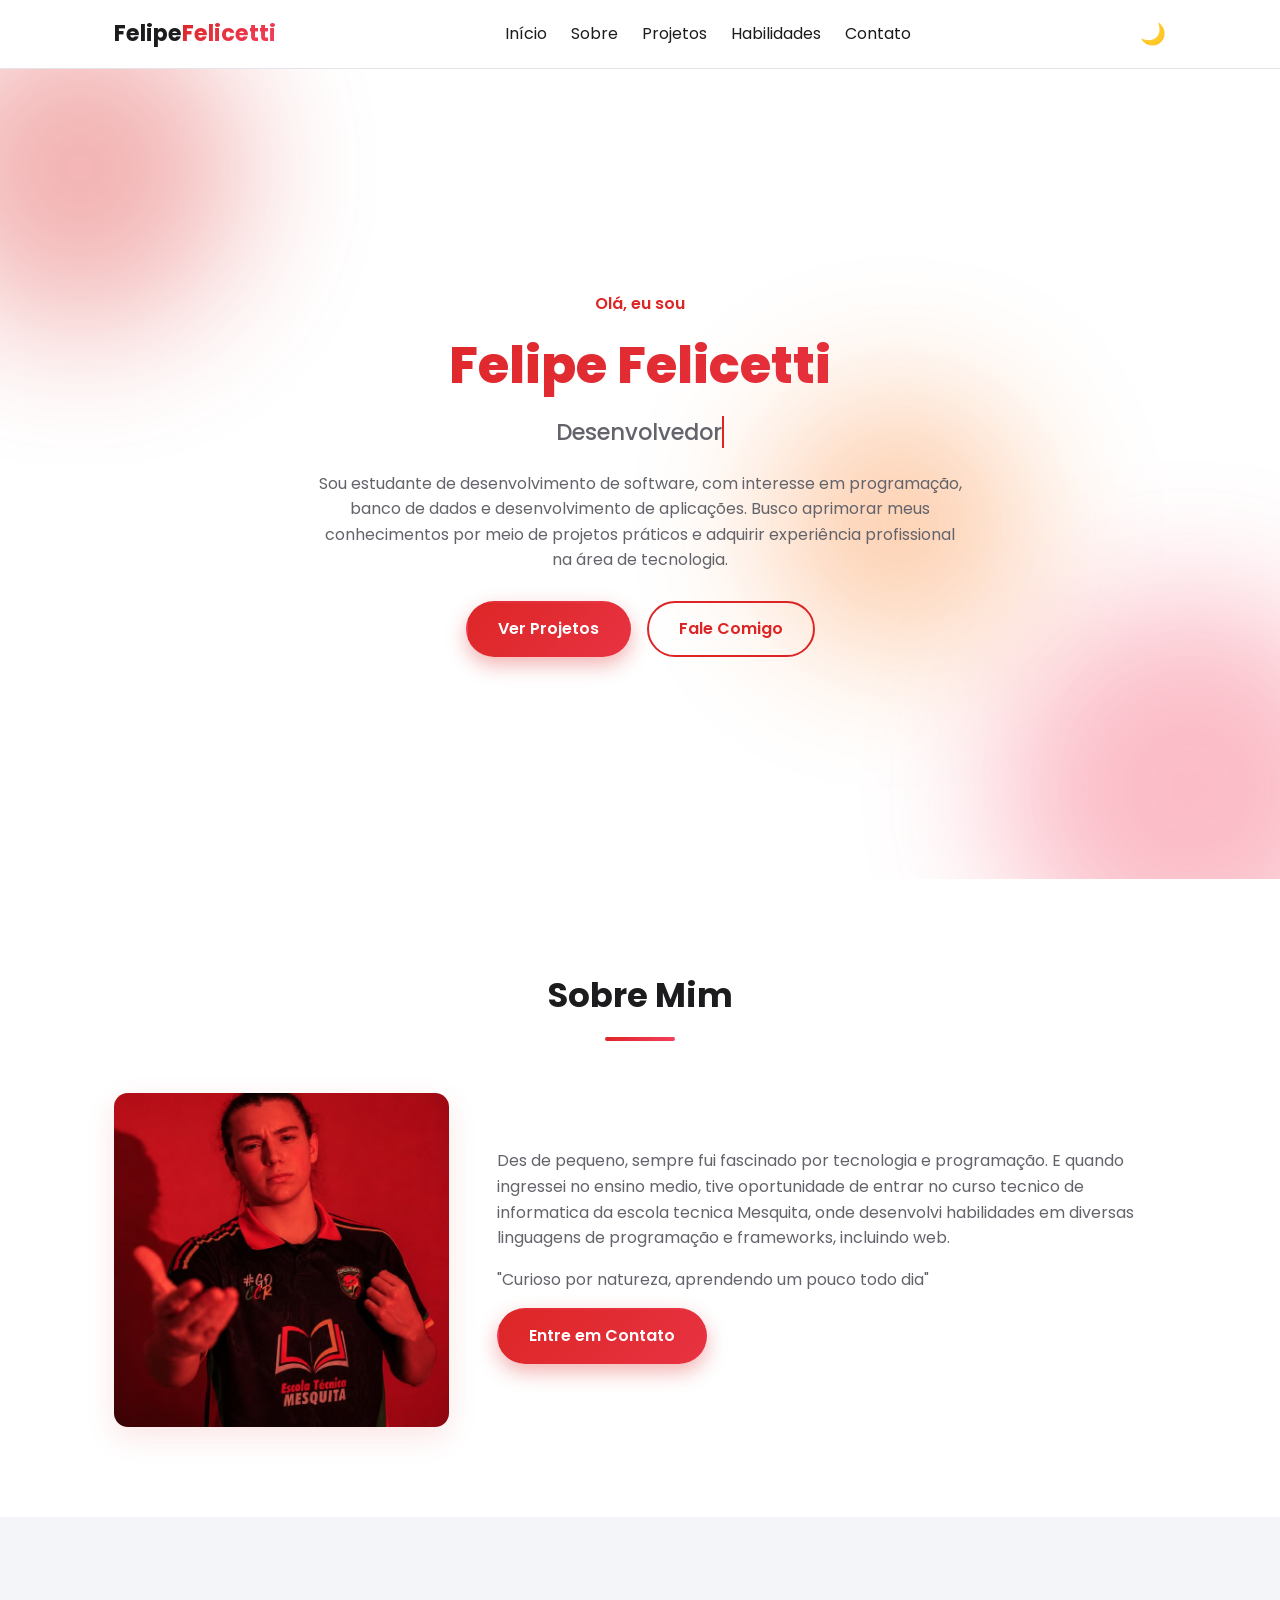
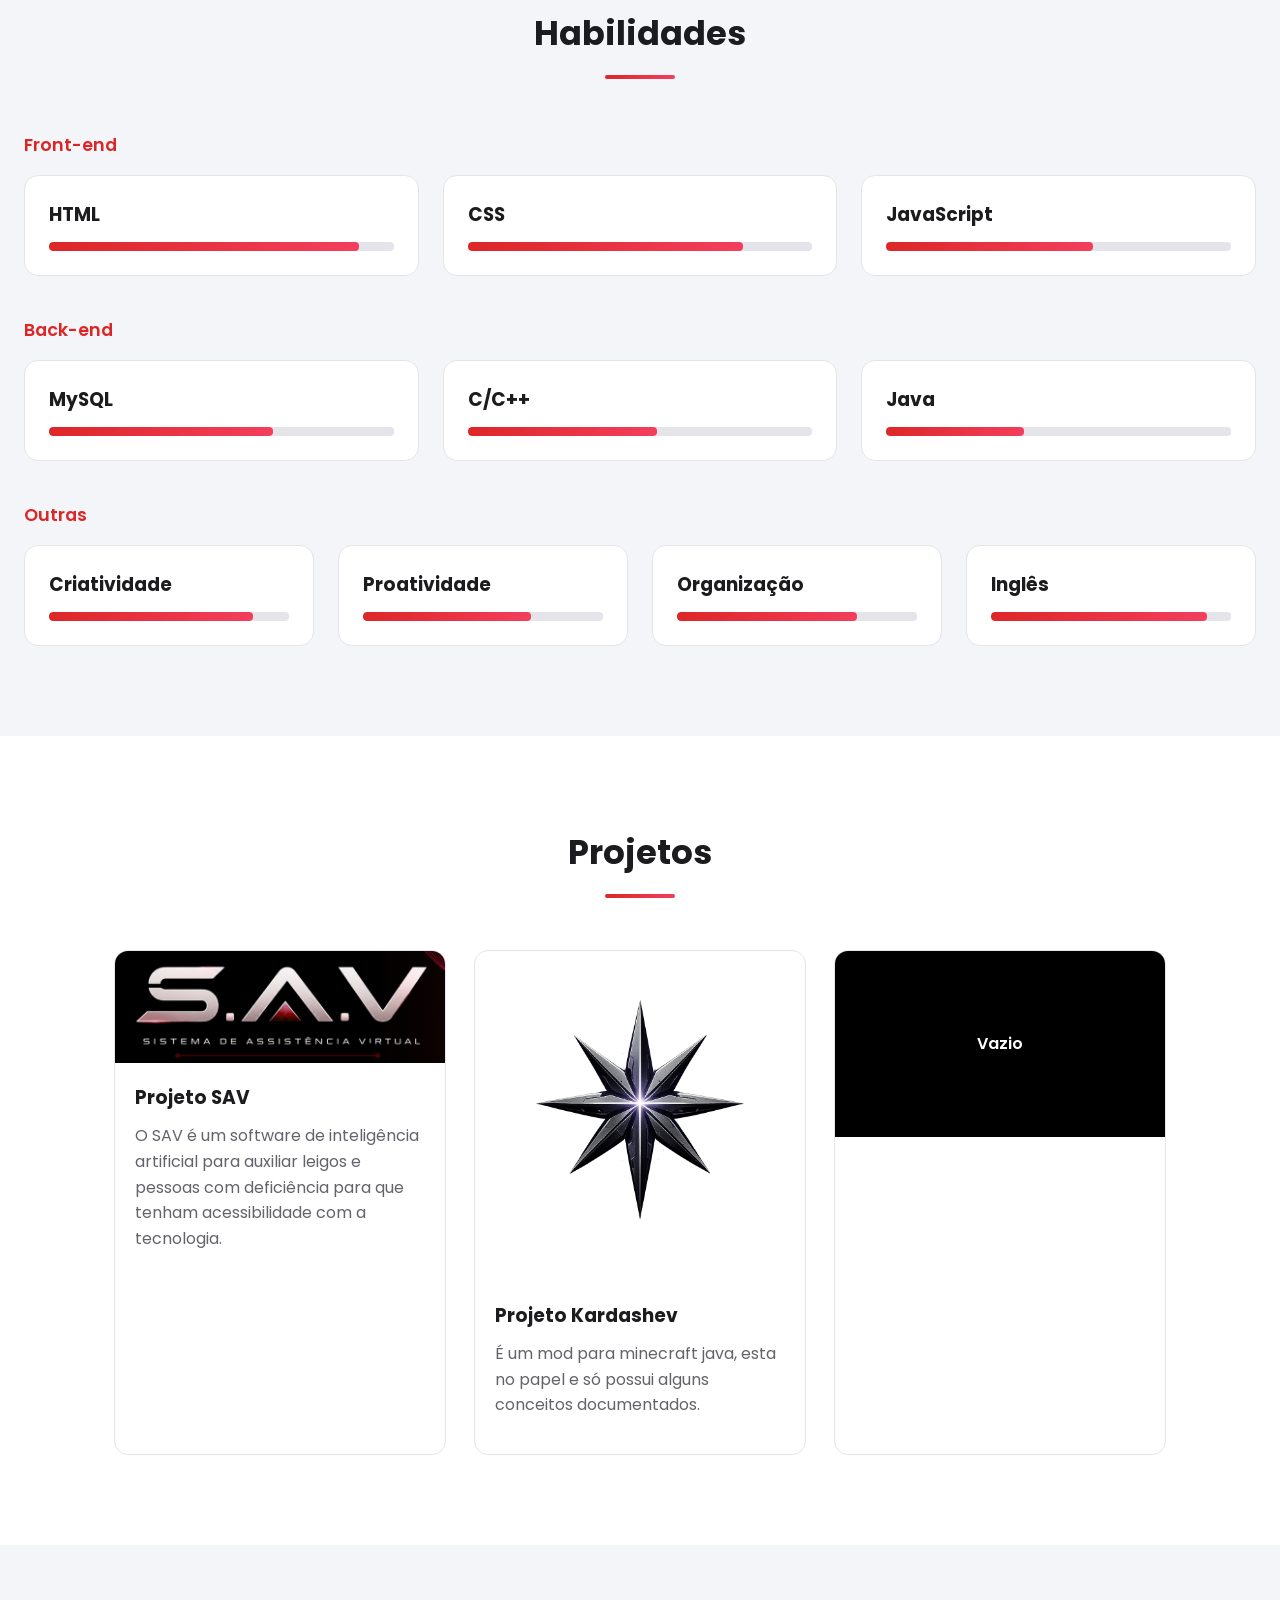
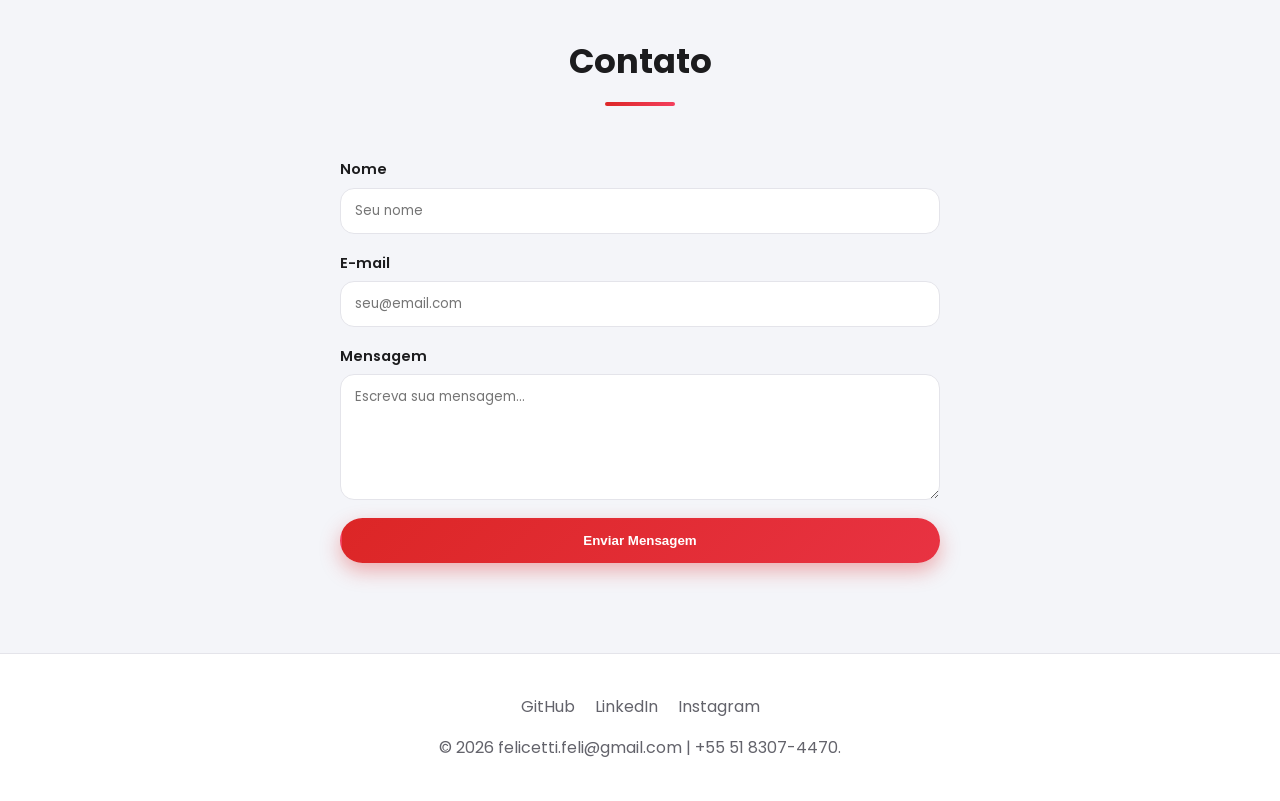
==== index.html @ 66c364f0 "Remove project image div from index.html Removed project image div for Projeto Kardashev." ====
<!DOCTYPE html>
<html lang="pt-BR">

<head>
  <meta charset="UTF-8">
  <meta name="viewport" content="width=device-width, initial-scale=1.0">
  <title>Felipe Felicetti | Portfólio</title>
  <link rel="stylesheet" href="assets/css/style.css">
</head>

<body>

  <header class="header">
    <nav class="navbar">
      <a href="index.html" class="logo">Felipe<span>Felicetti</span></a>

      <ul class="nav-links" id="navLinks">
        <li><a href="index.html#inicio">Início</a></li>
        <li><a href="index.html#sobre">Sobre</a></li>
        <li><a href="index.html#projetos">Projetos</a></li>
        <li><a href="index.html#habilidades">Habilidades</a></li>
        <li><a href="index.html#contato">Contato</a></li>
      </ul>

      <button class="theme-toggle" id="themeToggle" aria-label="Alternar tema">🌙</button>
      <button class="menu-toggle" id="menuToggle" aria-label="Abrir menu">☰</button>
    </nav>
  </header>

  <section id="inicio" class="hero">
    <div class="blob-1"></div>
    <div class="blob-2"></div>
    <div class="blob-3"></div>
    <div class="hero-content">
      <p class="hero-greeting">Olá, eu sou</p>
      <h1 class="hero-name">Felipe Felicetti</h1>
      <h2 class="hero-role" data-roles="Desenvolvedor | Entusiasta de Front-end | Criador Digital"></h2>
      <p class="hero-text">
        Sou estudante de desenvolvimento de software, com interesse em programação, banco de dados e desenvolvimento de aplicações. Busco aprimorar meus conhecimentos por meio de projetos práticos e adquirir experiência profissional na área de tecnologia.
      </p>
      <div class="hero-buttons">
        <a href="#projetos" class="btn btn-primary">Ver Projetos</a>
        <a href="#contato" class="btn btn-outline">Fale Comigo</a>
      </div>
    </div>
  </section>

  <section id="sobre" class="section">
    <h2 class="section-title" data-reveal>Sobre Mim</h2>
    <div class="about-content">
      <div class="about-image" data-reveal>
        <img class="image-placeholder" src="assets/img/eu.jpg" alt="Foto de Felipe Felicetti">
      </div>
      <div class="about-text" data-reveal data-reveal-delay="1">
        <p>
          Des de pequeno, sempre fui fascinado por tecnologia e programação. E quando ingressei no ensino medio, tive
          oportunidade de entrar no curso tecnico de informatica da escola tecnica Mesquita, onde desenvolvi habilidades
          em diversas linguagens de programação e frameworks, incluindo web.
        </p>
        <p>
          "Curioso por natureza, aprendendo um pouco todo dia"
        </p>
        <a href="#contato" class="btn btn-primary">Entre em Contato</a>
      </div>
    </div>
  </section>

  <section id="habilidades" class="section section-alt">
    <h2 class="section-title" data-reveal>Habilidades</h2>
    <h3 class="skills-group-title" data-reveal>Front-end</h3>
    <div class="skills-grid">
      <div class="skill-card" data-reveal>
        <h3>HTML</h3>
        <div class="skill-bar"><span data-percent="90"></span></div>
      </div>
      <div class="skill-card" data-reveal data-reveal-delay="1">
        <h3>CSS</h3>
        <div class="skill-bar"><span data-percent="80"></span></div>
      </div>
      <div class="skill-card" data-reveal data-reveal-delay="2">
        <h3>JavaScript</h3>
        <div class="skill-bar"><span data-percent="60"></span></div>
      </div>
    </div>

    <h3 class="skills-group-title" data-reveal>Back-end</h3>
    <div class="skills-grid">
      <div class="skill-card" data-reveal>
        <h3>MySQL</h3>
        <div class="skill-bar"><span data-percent="65"></span></div>
      </div>
      <div class="skill-card" data-reveal data-reveal-delay="1">
        <h3>C/C++</h3>
        <div class="skill-bar"><span data-percent="55"></span></div>
      </div>
      <div class="skill-card" data-reveal data-reveal-delay="2">
        <h3>Java</h3>
        <div class="skill-bar"><span data-percent="40"></span></div>
      </div>
    </div>

    <h3 class="skills-group-title" data-reveal>Outras</h3>
    <div class="skills-grid">
      <div class="skill-card" data-reveal>
        <h3>Criatividade</h3>
        <div class="skill-bar"><span data-percent="85"></span></div>
      </div>
      <div class="skill-card" data-reveal data-reveal-delay="1">
        <h3>Proatividade</h3>
        <div class="skill-bar"><span data-percent="70"></span></div>
      </div>
      <div class="skill-card" data-reveal data-reveal-delay="2">
        <h3>Organização</h3>
        <div class="skill-bar"><span data-percent="75"></span></div>
      </div>
      <div class="skill-card" data-reveal data-reveal-delay="3">
        <h3>Inglês</h3>
        <div class="skill-bar"><span data-percent="90"></span></div>
      </div>
    </div>
  </section>

  <section id="projetos" class="section">
    <h2 class="section-title" data-reveal>Projetos</h2>
    <div class="projects-grid">
      <div class="project-card" data-reveal>
        <img src="assets/img/SAV.png" alt="Projeto SAV">
        <div class="project-info">
          <h3>Projeto SAV</h3>
          <p>O SAV é um software de inteligência artificial para auxiliar leigos e pessoas com deficiência para que
            tenham acessibilidade com a tecnologia.</p>
        </div>
      </div>

      <div class="project-card" data-reveal data-reveal-delay="1">
        <img src="" alt="">
          <img src="assets/img/KardashevLogo.png" alt="Kardashev">
        <div class="project-info">
          <h3>Projeto Kardashev</h3>
          <p>É um mod para minecraft java, esta no papel e só possui alguns conceitos documentados.</p>
        </div>
      </div>

      <div class="project-card" data-reveal data-reveal-delay="2">
        <img src="" alt="">
        <div class="project-image">Vazio</div>
        <div class="project-info">
          <h3></h3>
          <p></p>
        </div>
      </div>
    </div>
  </section>

  <section id="contato" class="section section-alt">
    <h2 class="section-title" data-reveal>Contato</h2>
    <form class="contact-form" id="contactForm" data-reveal>
      <div class="form-group">
        <label for="nome">Nome</label>
        <input type="text" id="nome" name="nome" placeholder="Seu nome" required>
      </div>
      <div class="form-group">
        <label for="email">E-mail</label>
        <input type="email" id="email" name="email" placeholder="seu@email.com" required>
      </div>
      <div class="form-group">
        <label for="mensagem">Mensagem</label>
        <textarea id="mensagem" name="mensagem" rows="5" placeholder="Escreva sua mensagem..." required></textarea>
      </div>
      <button type="submit" class="btn btn-primary">Enviar Mensagem</button>
    </form>
  </section>

  <footer class="footer">
    <div class="social-links">
      <a href="https://github.com/baryonyx3310" target="_blank">GitHub</a>
      <a href="https://www.linkedin.com" target="_blank">LinkedIn</a>
      <a href="https://www.instagram.com/bary.onyx0/" target="_blank">Instagram</a>
    </div>
    <p>&copy; <span id="year">2026</span> felicetti.feli@gmail.com | +55 51 8307-4470.</p>
  </footer>

  <button class="back-to-top" id="backToTop" aria-label="Voltar ao topo">↑</button>

  <script src="assets/js/script.js"></script>
</body>

</html>
---- assets/css/style.css ----
@import url('https://fonts.googleapis.com/css2?family=Poppins:wght@400;500;600;700;800&display=swap');

:root {
  --bg: #ffffff;
  --bg-alt: #f4f5f9;
  --surface: #ffffff;
  --text: #1c1c1e;
  --text-light: #63636b;
  --border: #e4e4ea;

  --primary: #dc2626;
  --primary-2: #f43f5e;
  --primary-3: #f97316;

  --gradient-main: linear-gradient(135deg, var(--primary), var(--primary-2));
  --gradient-alt: linear-gradient(135deg, var(--primary-3), var(--primary));

  --radius: 14px;
  --transition: 0.3s ease;
  --shadow: 0 10px 30px rgba(220, 38, 38, 0.12);
}

[data-theme="dark"] {
  --bg: #0e0e12;
  --bg-alt: #17171d;
  --surface: #1c1c23;
  --text: #f2f2f5;
  --text-light: #a6a6b3;
  --border: #2c2c36;
  --shadow: 0 10px 30px rgba(0, 0, 0, 0.4);
}

* {
  margin: 0;
  padding: 0;
  box-sizing: border-box;
}

html {
  scroll-behavior: smooth;
}

body {
  font-family: 'Poppins', 'Segoe UI', Arial, sans-serif;
  background: var(--bg);
  color: var(--text);
  line-height: 1.6;
  overflow-x: hidden;
  transition: background var(--transition), color var(--transition);
}

a {
  text-decoration: none;
  color: inherit;
}

ul {
  list-style: none;
}

img {
  max-width: 100%;
  display: block;
}

[data-reveal] {
  opacity: 0;
  transform: translateY(40px);
  transition: opacity 0.7s ease, transform 0.7s ease;
}

[data-reveal].visible {
  opacity: 1;
  transform: translateY(0);
}

[data-reveal-delay="1"] { transition-delay: 0.1s; }
[data-reveal-delay="2"] { transition-delay: 0.2s; }
[data-reveal-delay="3"] { transition-delay: 0.3s; }

.btn {
  position: relative;
  display: inline-block;
  padding: 13px 30px;
  border-radius: 50px;
  font-weight: 600;
  cursor: pointer;
  border: 2px solid transparent;
  overflow: hidden;
  transition: transform var(--transition), box-shadow var(--transition);
}

.btn-primary {
  background: var(--gradient-main);
  background-size: 200% 200%;
  color: #fff;
  box-shadow: 0 8px 20px rgba(220, 38, 38, 0.35);
  animation: gradientShift 4s ease infinite;
}

.btn-primary:hover {
  transform: translateY(-3px) scale(1.03);
  box-shadow: 0 12px 28px rgba(244, 63, 94, 0.4);
}

.btn-outline {
  border-color: var(--primary);
  color: var(--primary);
  background: transparent;
}

.btn-outline:hover {
  background: var(--gradient-main);
  border-color: transparent;
  color: #fff;
  transform: translateY(-3px);
}

.btn-small {
  padding: 9px 20px;
  font-size: 0.9rem;
}

.btn .ripple {
  position: absolute;
  border-radius: 50%;
  background: rgba(255, 255, 255, 0.6);
  transform: scale(0);
  animation: ripple 0.6s linear;
  pointer-events: none;
}

@keyframes ripple {
  to {
    transform: scale(3);
    opacity: 0;
  }
}

@keyframes gradientShift {
  0%, 100% { background-position: 0% 50%; }
  50% { background-position: 100% 50%; }
}

.header {
  position: sticky;
  top: 0;
  background: rgba(255, 255, 255, 0.7);
  backdrop-filter: blur(12px);
  -webkit-backdrop-filter: blur(12px);
  border-bottom: 1px solid var(--border);
  z-index: 100;
  transition: box-shadow var(--transition), background var(--transition);
}

[data-theme="dark"] .header {
  background: rgba(14, 14, 18, 0.7);
}

.header.scrolled {
  box-shadow: 0 4px 24px rgba(0, 0, 0, 0.08);
}

.navbar {
  max-width: 1100px;
  margin: 0 auto;
  display: flex;
  align-items: center;
  justify-content: space-between;
  padding: 16px 24px;
}

.logo {
  font-size: 1.4rem;
  font-weight: 700;
}

.logo span {
  background: var(--gradient-main);
  -webkit-background-clip: text;
  background-clip: text;
  color: transparent;
}

.nav-links {
  display: flex;
  gap: 24px;
  flex-wrap: wrap;
}

.nav-links a {
  position: relative;
}

.nav-links a::after {
  content: "";
  position: absolute;
  left: 0;
  bottom: -4px;
  width: 0;
  height: 2px;
  background: var(--gradient-main);
  transition: width var(--transition);
}

.nav-links a:hover::after {
  width: 100%;
}

.nav-links a:hover {
  color: var(--primary);
}

.theme-toggle,
.menu-toggle {
  background: none;
  border: none;
  font-size: 1.3rem;
  cursor: pointer;
  color: var(--text);
  transition: transform var(--transition);
}

.theme-toggle:hover {
  transform: rotate(20deg) scale(1.1);
}

.menu-toggle {
  display: none;
}

.hero {
  position: relative;
  min-height: 90vh;
  display: flex;
  align-items: center;
  justify-content: center;
  text-align: center;
  padding: 40px 24px;
  overflow: hidden;
  background: var(--bg);
}

.blob-1,
.blob-2,
.blob-3 {
  position: absolute;
  border-radius: 50%;
  filter: blur(70px);
  opacity: 0.35;
  z-index: 0;
  animation: float 10s ease-in-out infinite;
}

.blob-1 {
  width: 320px;
  height: 320px;
  background: var(--primary);
  top: -60px;
  left: -80px;
}

.blob-2 {
  width: 380px;
  height: 380px;
  background: var(--primary-2);
  bottom: -100px;
  right: -100px;
  animation-delay: 2s;
}

.blob-3 {
  width: 260px;
  height: 260px;
  background: var(--primary-3);
  top: 40%;
  left: 60%;
  animation-delay: 4s;
}

@keyframes float {
  0%, 100% { transform: translate(0, 0) scale(1); }
  50% { transform: translate(30px, -30px) scale(1.1); }
}

.hero-content {
  position: relative;
  z-index: 1;
  max-width: 650px;
}

.hero-greeting {
  color: var(--primary);
  font-weight: 600;
  margin-bottom: 8px;
  opacity: 0;
  animation: fadeInUp 0.8s ease forwards;
}

.hero-name {
  font-size: 3.2rem;
  font-weight: 800;
  margin-bottom: 8px;
  background: var(--gradient-main);
  background-size: 200% 200%;
  -webkit-background-clip: text;
  background-clip: text;
  color: transparent;
  animation: fadeInUp 0.8s ease 0.1s forwards, gradientShift 5s ease infinite;
  opacity: 0;
}

.hero-role {
  font-size: 1.4rem;
  color: var(--text-light);
  font-weight: 500;
  margin-bottom: 20px;
  min-height: 1.4em;
  opacity: 0;
  animation: fadeInUp 0.8s ease 0.2s forwards;
}

.hero-role .cursor {
  border-right: 2px solid var(--primary);
  animation: blink 0.8s step-end infinite;
}

@keyframes blink {
  50% { border-color: transparent; }
}

.hero-text {
  color: var(--text-light);
  margin-bottom: 28px;
  opacity: 0;
  animation: fadeInUp 0.8s ease 0.3s forwards;
}

.hero-buttons {
  display: flex;
  gap: 16px;
  justify-content: center;
  flex-wrap: wrap;
  opacity: 0;
  animation: fadeInUp 0.8s ease 0.4s forwards;
}

@keyframes fadeInUp {
  from { opacity: 0; transform: translateY(24px); }
  to { opacity: 1; transform: translateY(0); }
}

.section {
  max-width: 1100px;
  margin: 0 auto;
  padding: 90px 24px;
}

.section-alt {
  background: var(--bg-alt);
  max-width: 100%;
}

.section-title {
  text-align: center;
  font-size: 2.1rem;
  font-weight: 700;
  margin-bottom: 52px;
  position: relative;
}

.section-title::after {
  content: "";
  display: block;
  width: 70px;
  height: 4px;
  background: var(--gradient-main);
  margin: 14px auto 0;
  border-radius: 2px;
}

.about-content {
  display: flex;
  align-items: center;
  gap: 48px;
  flex-wrap: wrap;
}

.about-image {
  flex: 1;
  min-width: 240px;
}

.image-placeholder {
  aspect-ratio: 1 / 1;
  width: 100%;
  object-fit: cover;
  background: var(--gradient-main);
  background-size: 200% 200%;
  animation: gradientShift 6s ease infinite;
  border-radius: var(--radius);
  display: flex;
  align-items: center;
  justify-content: center;
  color: #fff;
  font-weight: 600;
  box-shadow: var(--shadow);
}

.about-text {
  flex: 2;
  min-width: 280px;
}

.about-text p {
  margin-bottom: 16px;
  color: var(--text-light);
}

.skills-group-title {
  font-size: 1.1rem;
  font-weight: 600;
  color: var(--primary);
  margin: 40px 0 16px;
}

.skills-group-title:first-of-type {
  margin-top: 0;
}

.skills-grid {
  display: grid;
  grid-template-columns: repeat(auto-fit, minmax(220px, 1fr));
  gap: 24px;
}

.skill-card {
  background: var(--surface);
  padding: 24px;
  border-radius: var(--radius);
  border: 1px solid var(--border);
  transition: transform var(--transition), box-shadow var(--transition);
}

.skill-card:hover {
  transform: translateY(-6px);
  box-shadow: var(--shadow);
}

.skill-bar {
  margin-top: 12px;
  height: 9px;
  background: var(--border);
  border-radius: 4px;
  overflow: hidden;
}

.skill-bar span {
  display: block;
  height: 100%;
  width: 0;
  background: var(--gradient-main);
  border-radius: 4px;
  transition: width 1.4s cubic-bezier(0.16, 1, 0.3, 1);
}

.projects-grid {
  display: grid;
  grid-template-columns: repeat(auto-fit, minmax(280px, 1fr));
  gap: 28px;
}

.project-card {
  position: relative;
  border-radius: var(--radius);
  overflow: hidden;
  background: var(--surface);
  border: 1px solid var(--border);
  transition: transform 0.4s ease, box-shadow 0.4s ease;
}

.project-card:hover {
  transform: translateY(-10px);
  box-shadow: var(--shadow);
}

.project-image {
  position: relative;
  aspect-ratio: 16 / 9;
  background: #000;
  display: flex;
  align-items: center;
  justify-content: center;
  color: #fff;
  font-weight: 600;
  overflow: hidden;
}

.project-image::after {
  content: "";
  position: absolute;
  top: 0;
  left: -60%;
  width: 40%;
  height: 100%;
  background: linear-gradient(120deg, transparent, rgba(255, 255, 255, 0.35), transparent);
  transform: skewX(-20deg);
  transition: left 0.7s ease;
}

.project-card:hover .project-image::after {
  left: 130%;
}

.project-info {
  padding: 20px;
}

.project-info p {
  color: var(--text-light);
  margin: 10px 0 16px;
}

.project-links {
  display: flex;
  gap: 12px;
}

.contact-form {
  max-width: 600px;
  margin: 0 auto;
  display: flex;
  flex-direction: column;
  gap: 18px;
}

.form-group {
  display: flex;
  flex-direction: column;
  gap: 6px;
}

.form-group label {
  font-weight: 600;
  font-size: 0.9rem;
}

.form-group input,
.form-group textarea {
  padding: 12px 14px;
  border: 1px solid var(--border);
  border-radius: var(--radius);
  background: var(--surface);
  color: var(--text);
  font-family: inherit;
  resize: vertical;
  transition: border-color var(--transition), box-shadow var(--transition);
}

.form-group input:focus,
.form-group textarea:focus {
  outline: none;
  border-color: var(--primary);
  box-shadow: 0 0 0 3px rgba(220, 38, 38, 0.15);
}

.footer {
  text-align: center;
  padding: 40px 24px;
  border-top: 1px solid var(--border);
  color: var(--text-light);
}

.social-links {
  display: flex;
  justify-content: center;
  gap: 20px;
  margin-bottom: 16px;
}

.social-links a {
  transition: color var(--transition), transform var(--transition);
  display: inline-block;
}

.social-links a:hover {
  color: var(--primary);
  transform: translateY(-3px);
}

.back-to-top {
  position: fixed;
  right: 24px;
  bottom: 24px;
  width: 46px;
  height: 46px;
  border-radius: 50%;
  border: none;
  background: var(--gradient-main);
  color: #fff;
  font-size: 1.2rem;
  cursor: pointer;
  display: flex;
  align-items: center;
  justify-content: center;
  box-shadow: 0 8px 20px rgba(220, 38, 38, 0.35);
  opacity: 0;
  transform: translateY(20px);
  pointer-events: none;
  transition: opacity var(--transition), transform var(--transition);
  z-index: 90;
}

.back-to-top.visible {
  opacity: 1;
  transform: translateY(0);
  pointer-events: auto;
}

.back-to-top:hover {
  transform: translateY(-4px);
}

@media (max-width: 768px) {
  .menu-toggle {
    display: block;
  }

  .nav-links {
    position: absolute;
    top: 100%;
    left: 0;
    right: 0;
    background: var(--bg);
    flex-direction: column;
    padding: 20px 24px;
    border-bottom: 1px solid var(--border);
    display: none;
  }

  .nav-links.active {
    display: flex;
  }

  .hero-name {
    font-size: 2.2rem;
  }
}

@media (prefers-reduced-motion: reduce) {
  * {
    animation-duration: 0.01ms !important;
    animation-iteration-count: 1 !important;
    transition-duration: 0.01ms !important;
  }
}
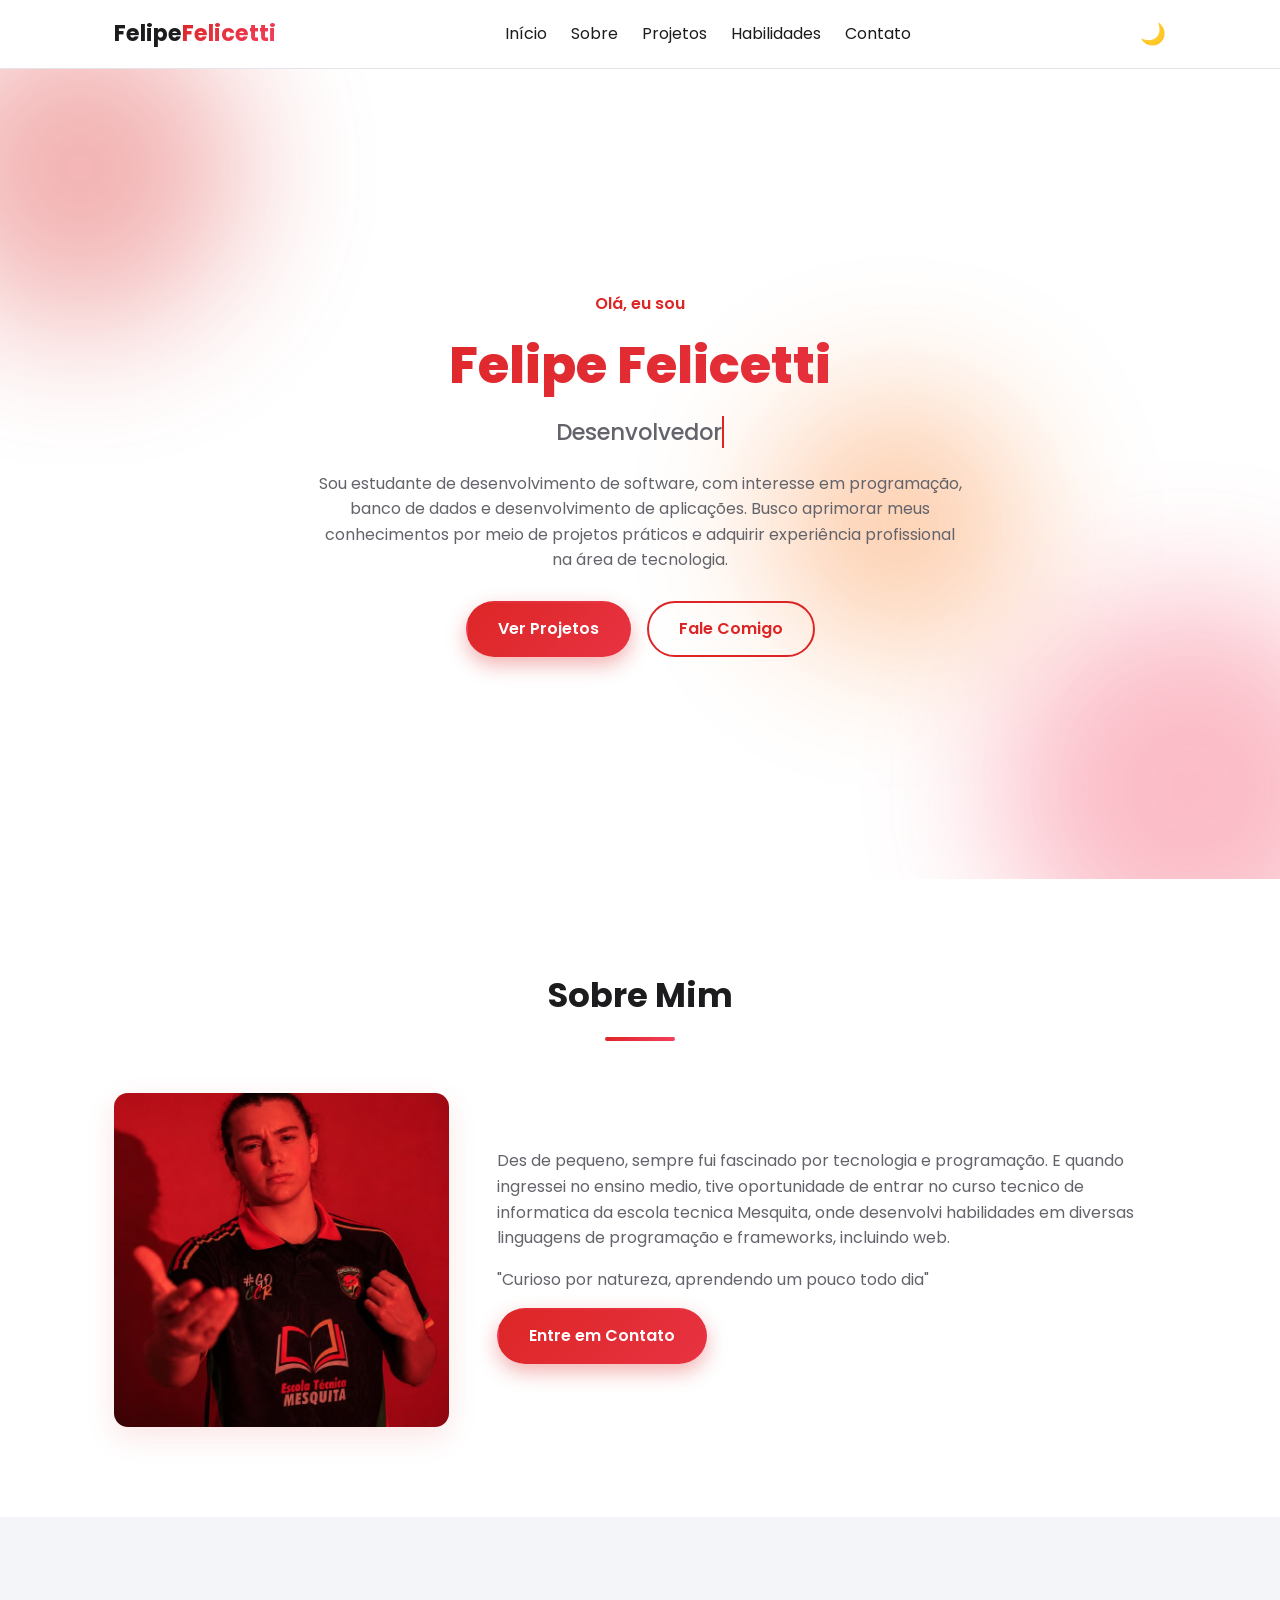
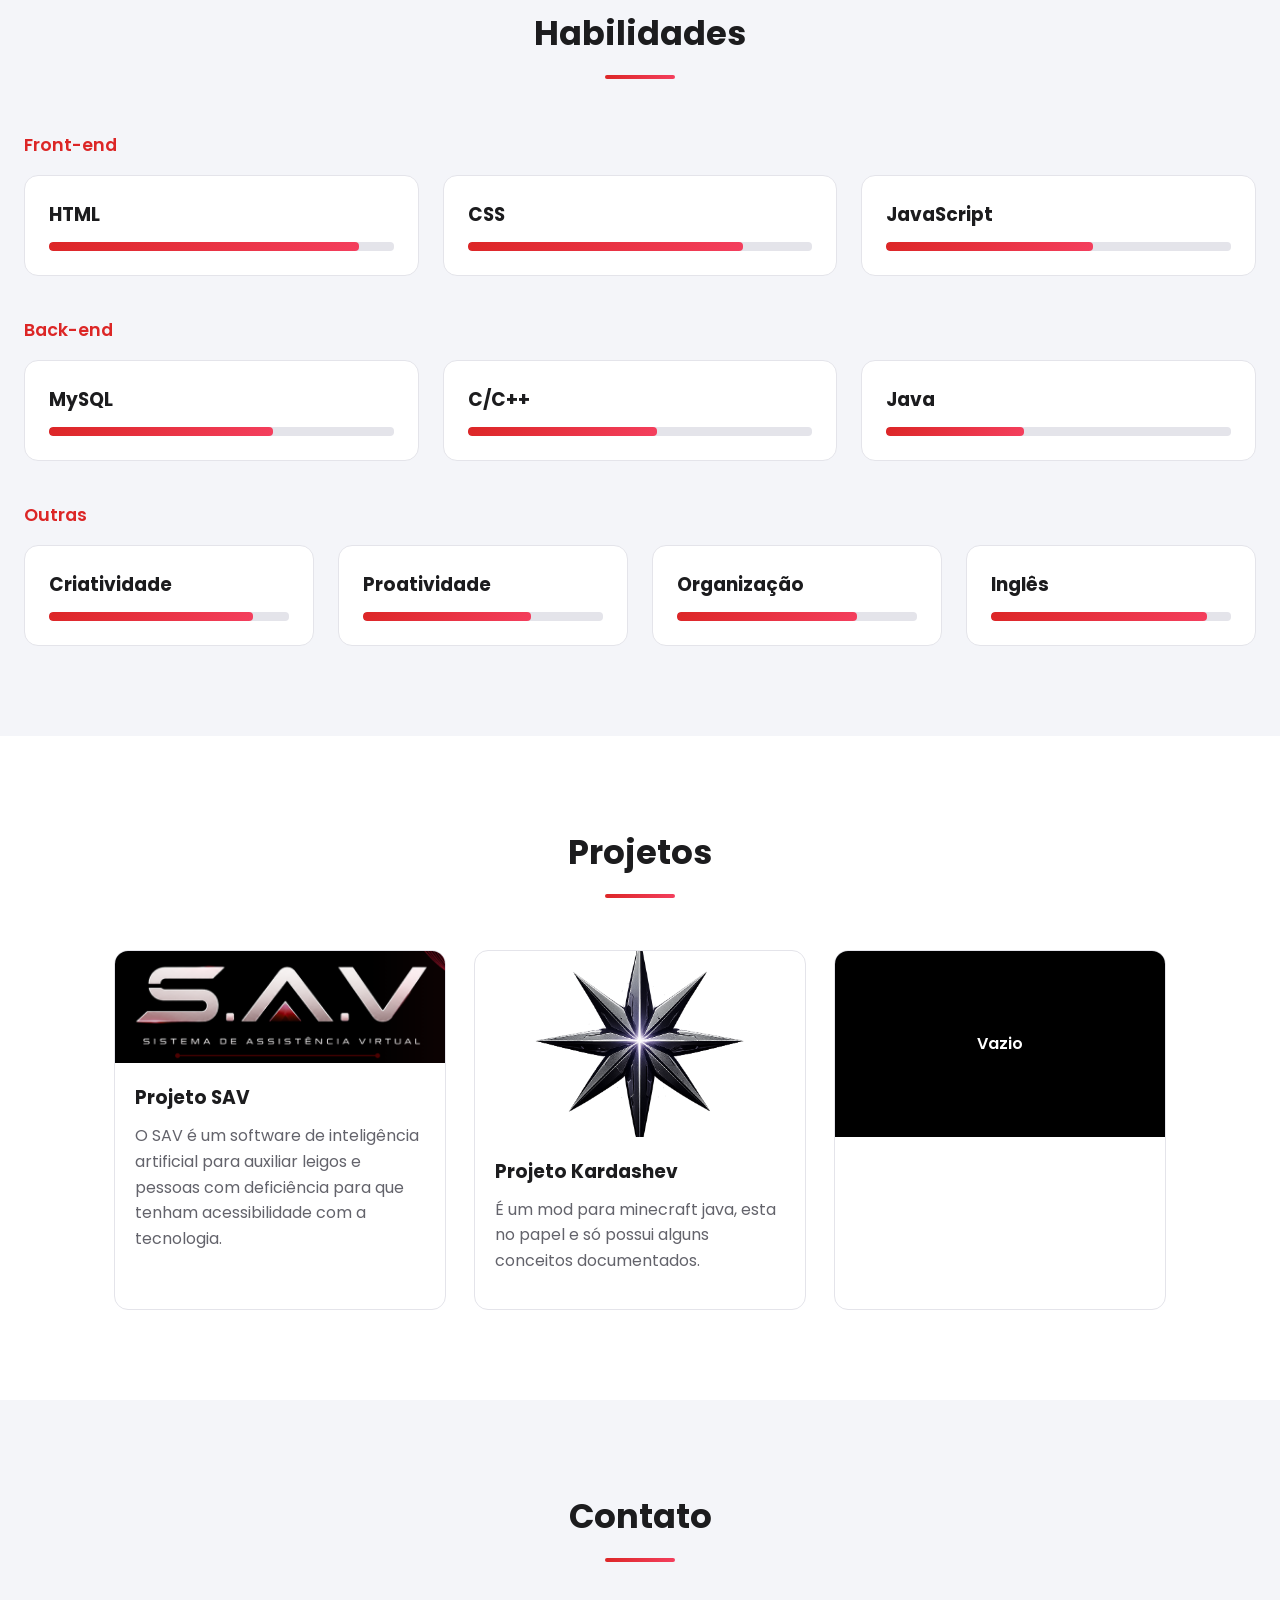
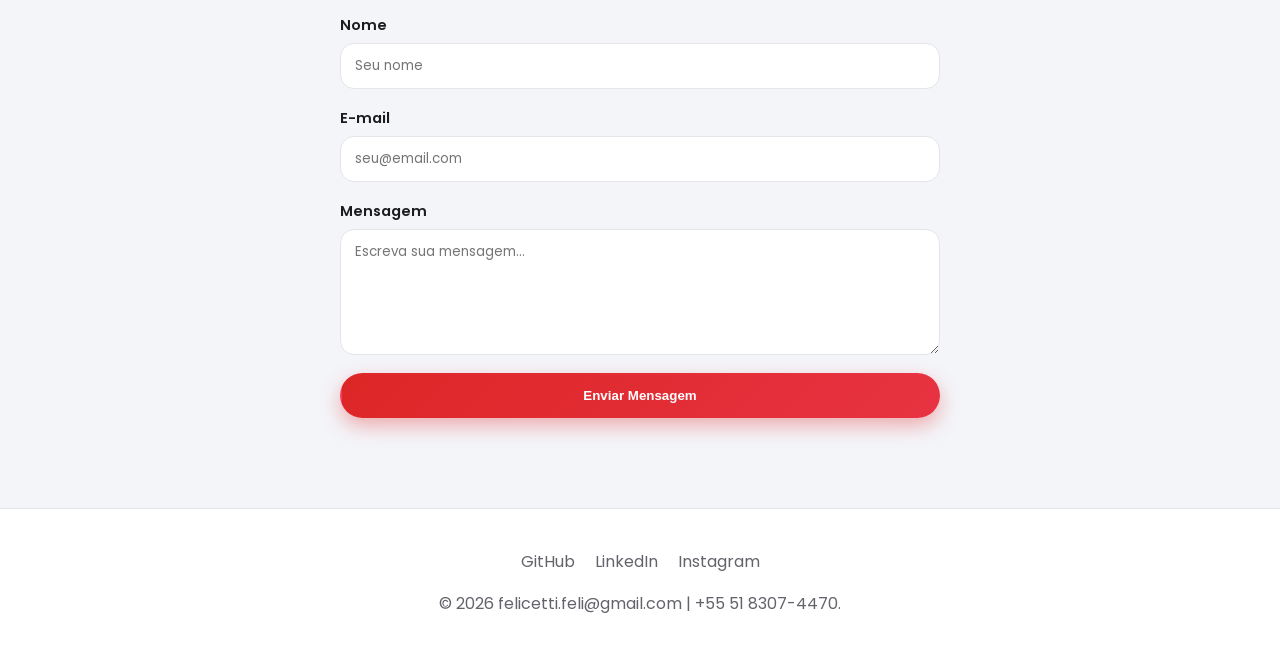
==== commit 179420ad: "Add project SAV link and description to index.html" ====
--- a/index.html
+++ b/index.html
@@ -124,16 +124,17 @@
     <h2 class="section-title" data-reveal>Projetos</h2>
     <div class="projects-grid">
       <div class="project-card" data-reveal>
+        <a href="https://github.com/lucaviana2009-star/SAV-Sistema-de-Assistencia-Virtual.git" target="_blank">
         <img src="assets/img/SAV.png" alt="Projeto SAV">
         <div class="project-info">
           <h3>Projeto SAV</h3>
           <p>O SAV é um software de inteligência artificial para auxiliar leigos e pessoas com deficiência para que
             tenham acessibilidade com a tecnologia.</p>
         </div>
+        </a>
       </div>
 
       <div class="project-card" data-reveal data-reveal-delay="1">
-        <img src="" alt="">
           <img src="assets/img/KardashevLogo.png" alt="Kardashev">
         <div class="project-info">
           <h3>Projeto Kardashev</h3>
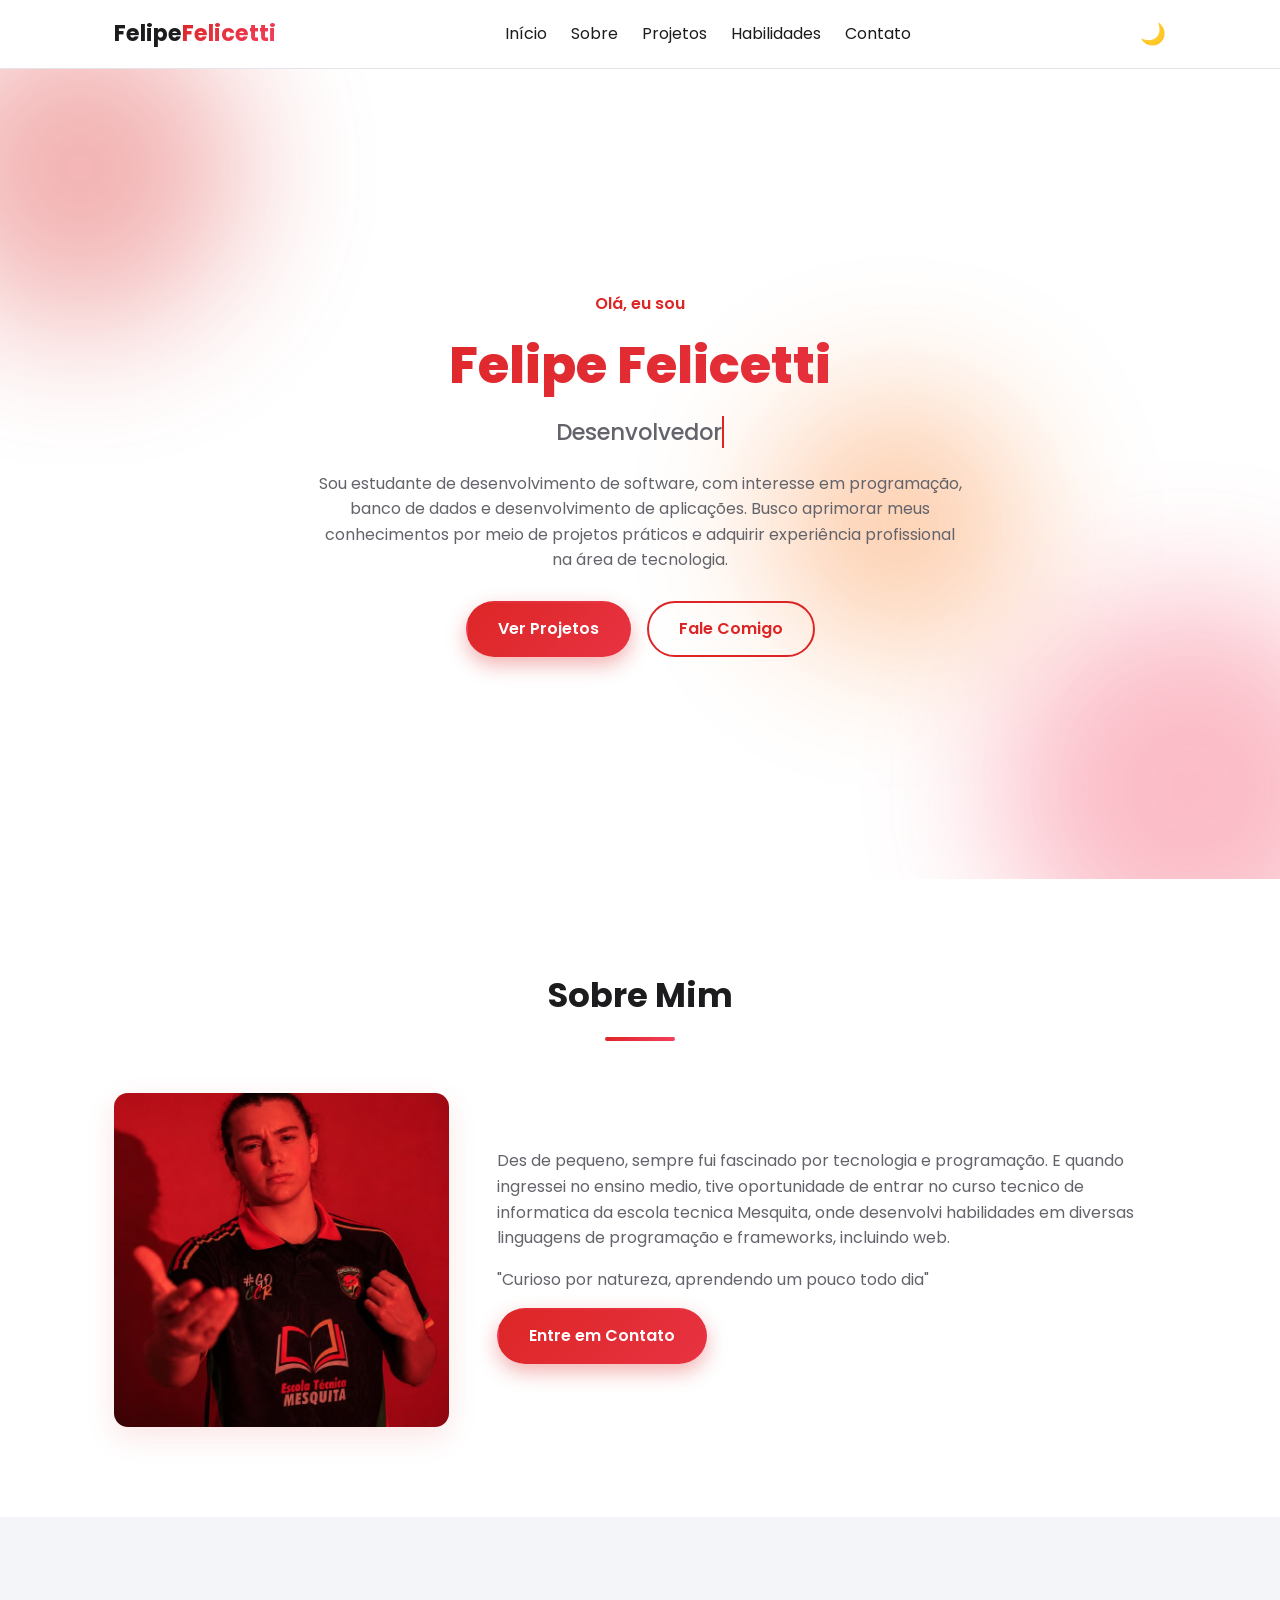
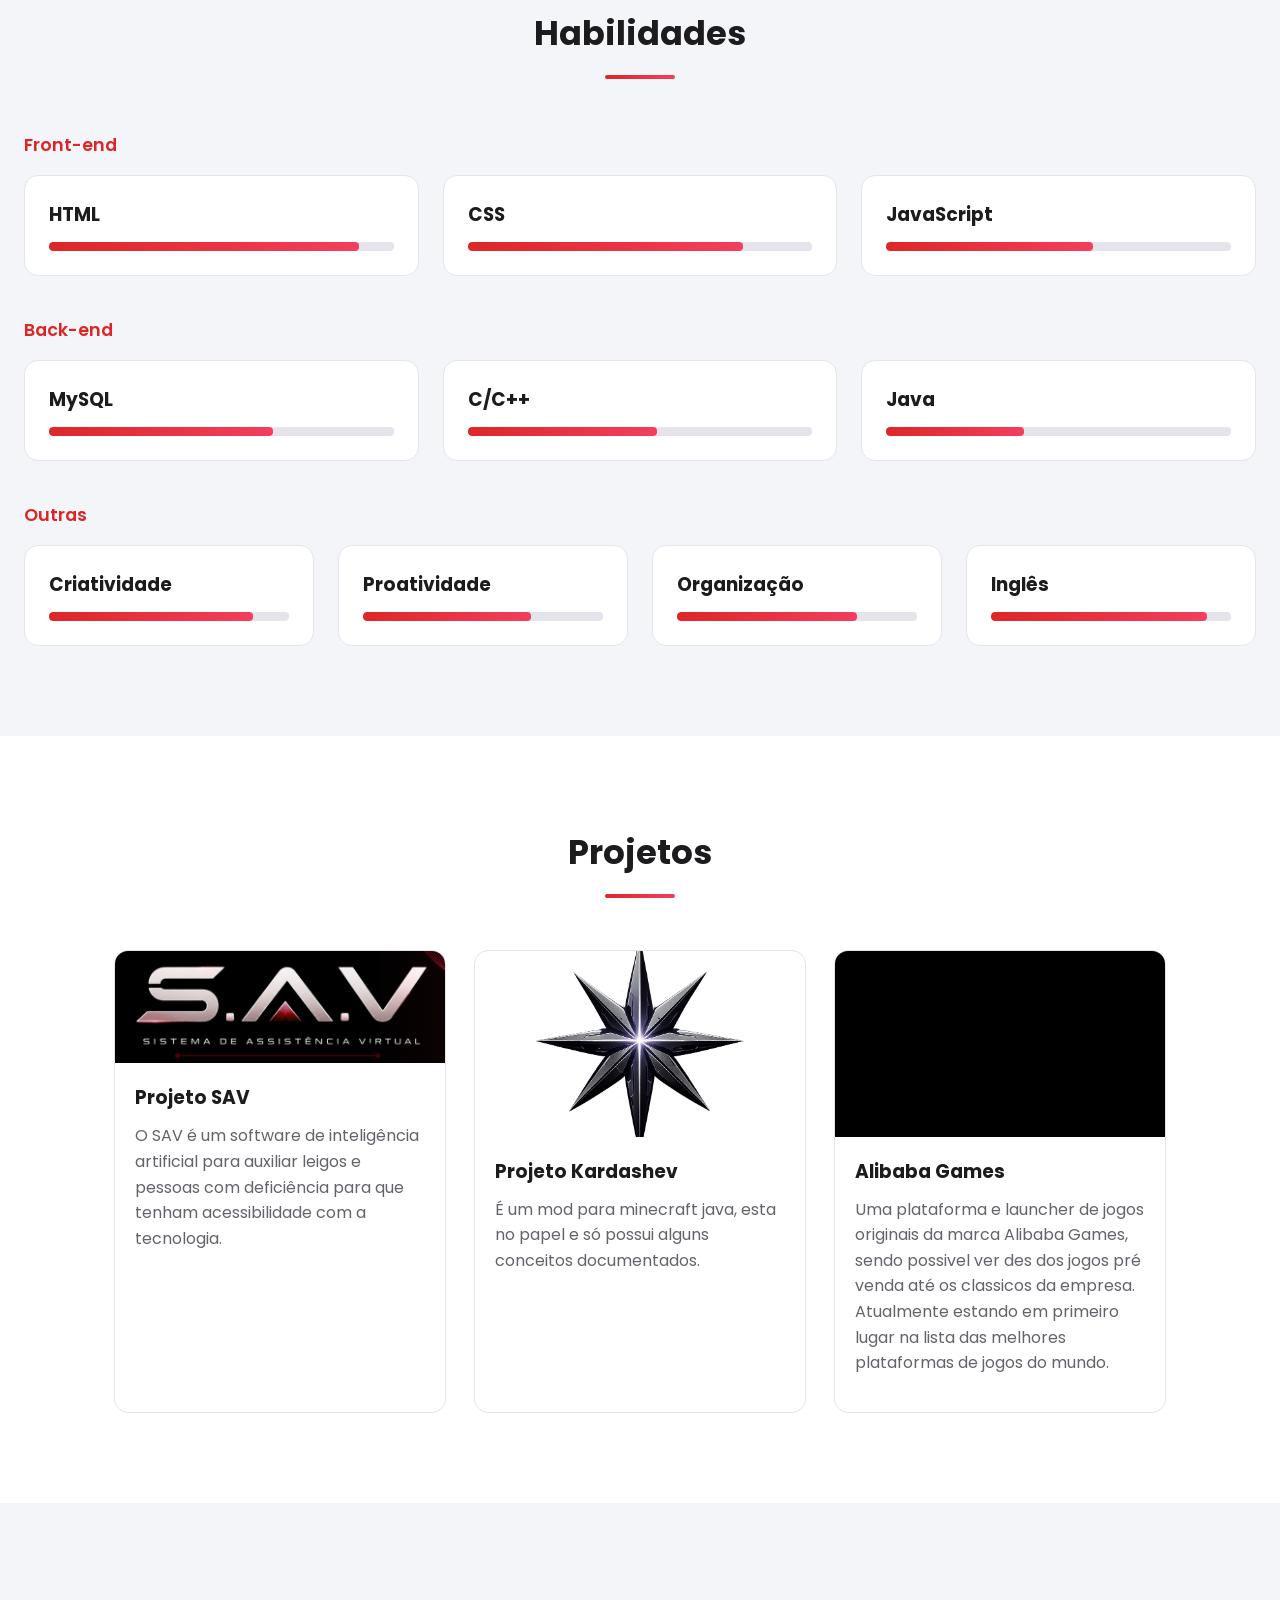
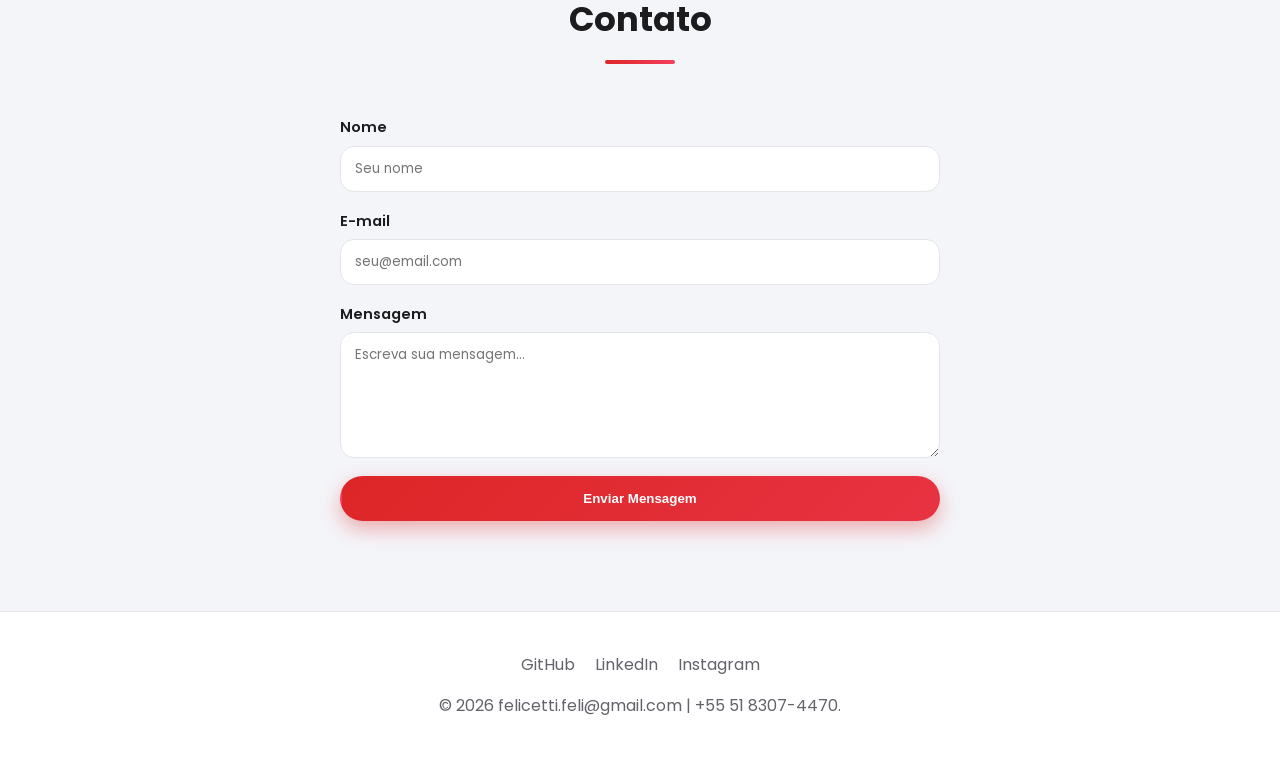
==== commit 38224136: "Add project information for Alibaba Games Updated project card details for Alibaba Games." ====
--- a/index.html
+++ b/index.html
@@ -144,10 +144,10 @@
 
       <div class="project-card" data-reveal data-reveal-delay="2">
         <img src="" alt="">
-        <div class="project-image">Vazio</div>
+        <div class="project-image"></div>
         <div class="project-info">
-          <h3></h3>
-          <p></p>
+          <h3>Alibaba Games</h3>
+          <p>Uma plataforma e launcher de jogos originais da marca Alibaba Games, sendo possivel ver des dos jogos pré venda até os classicos da empresa. Atualmente estando em primeiro lugar na lista das melhores plataformas de jogos do mundo.</p>
         </div>
       </div>
     </div>
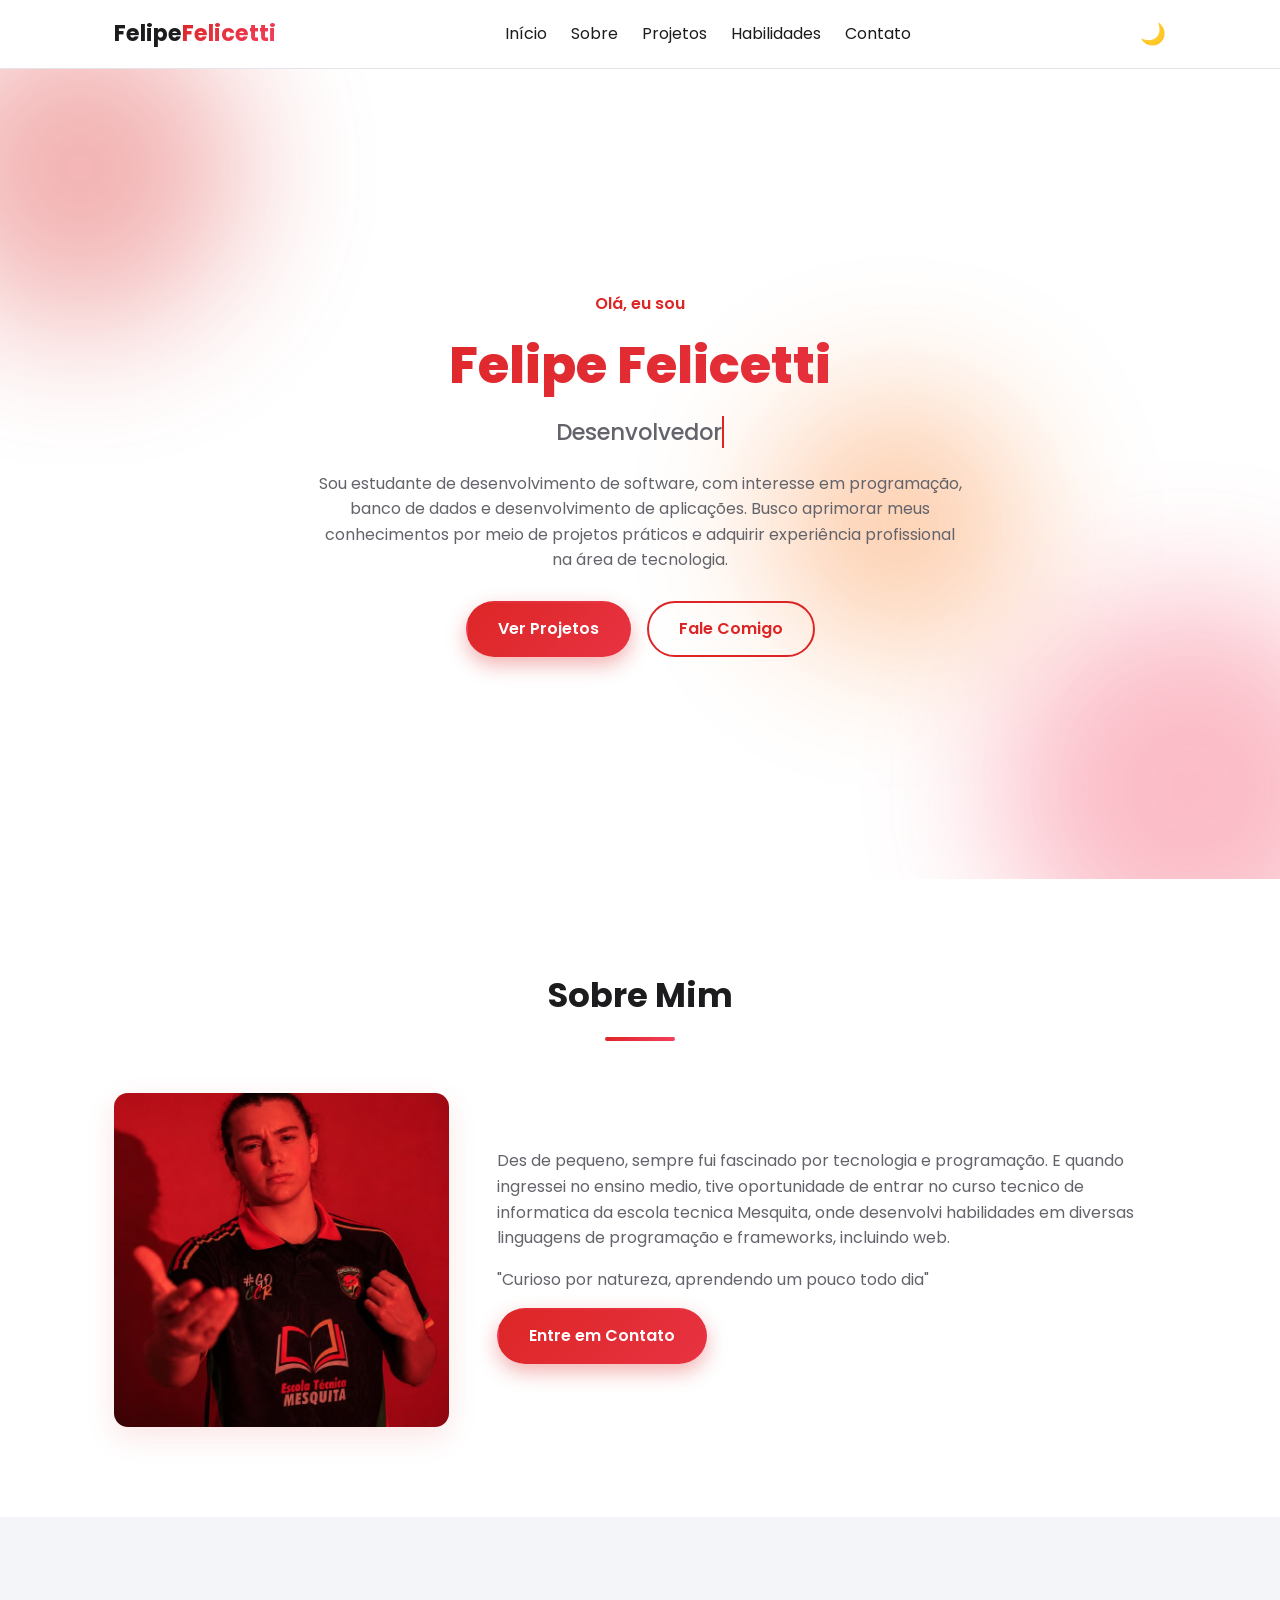
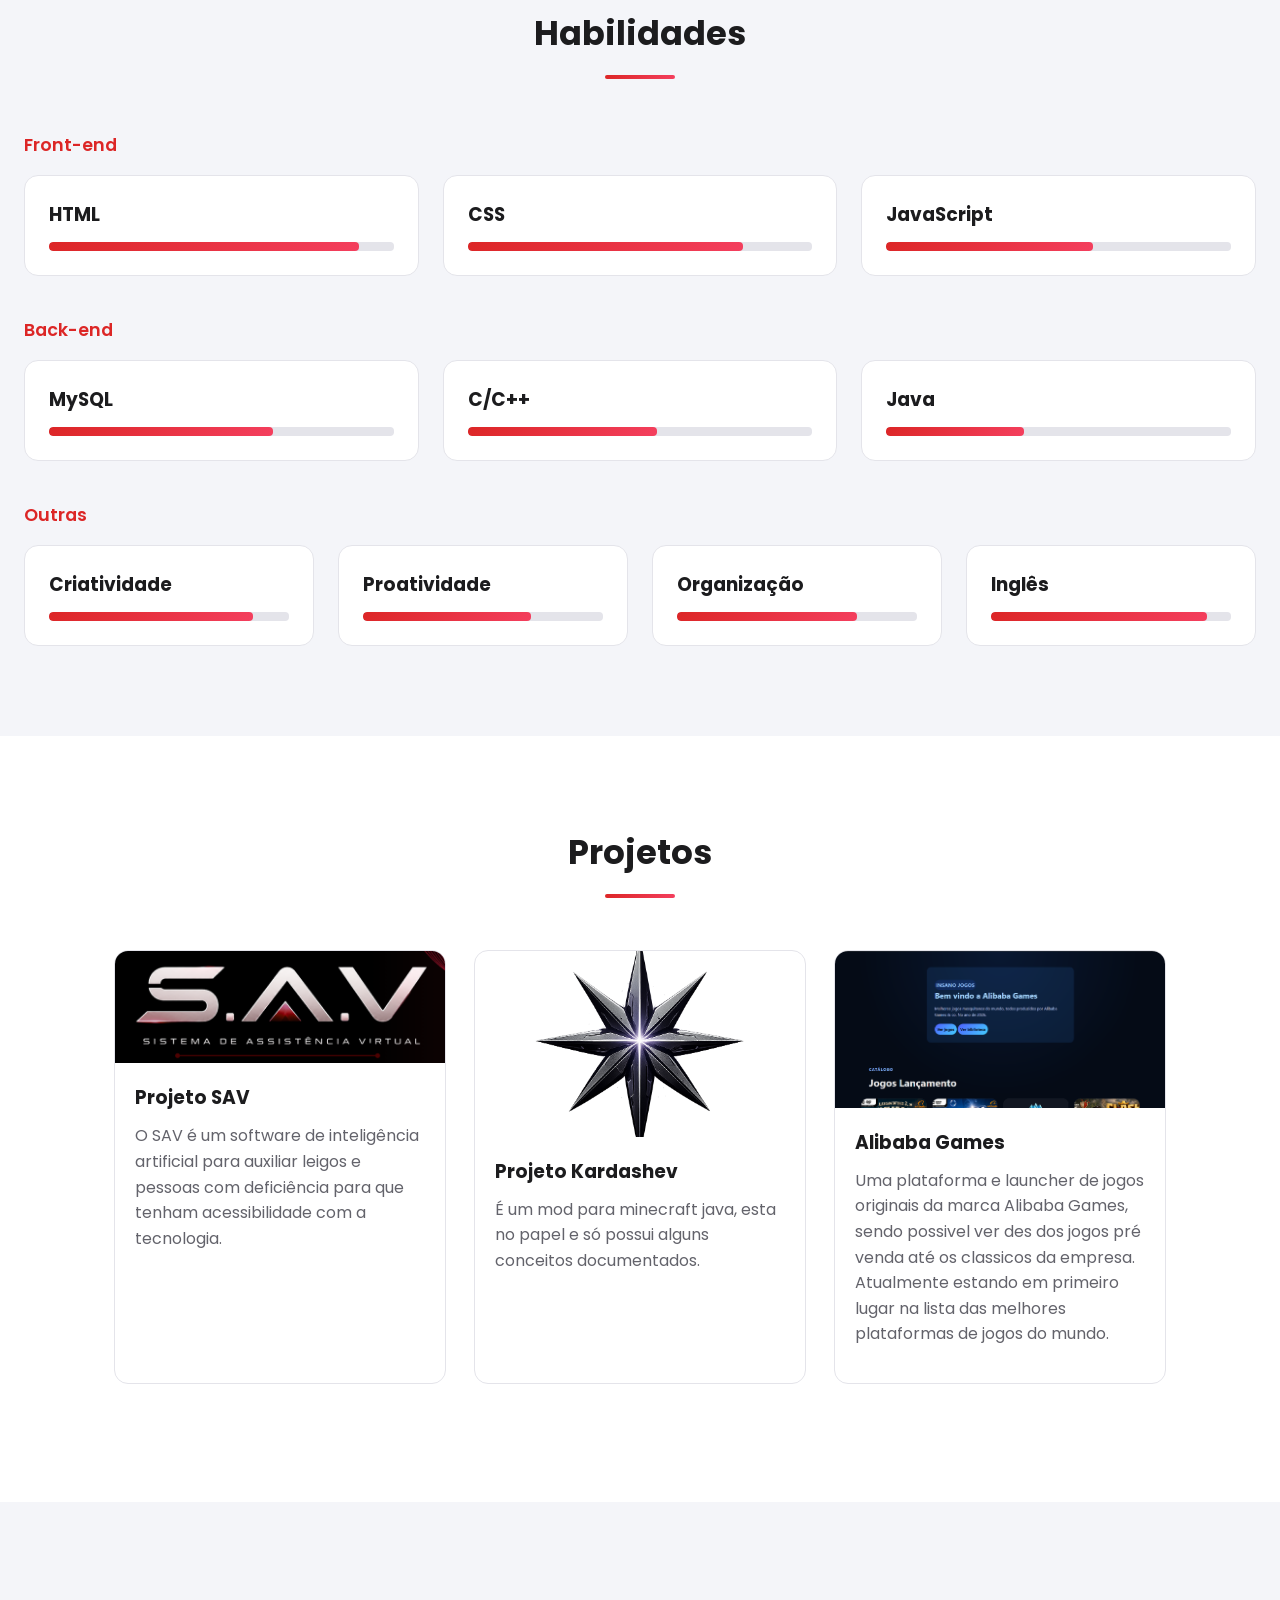
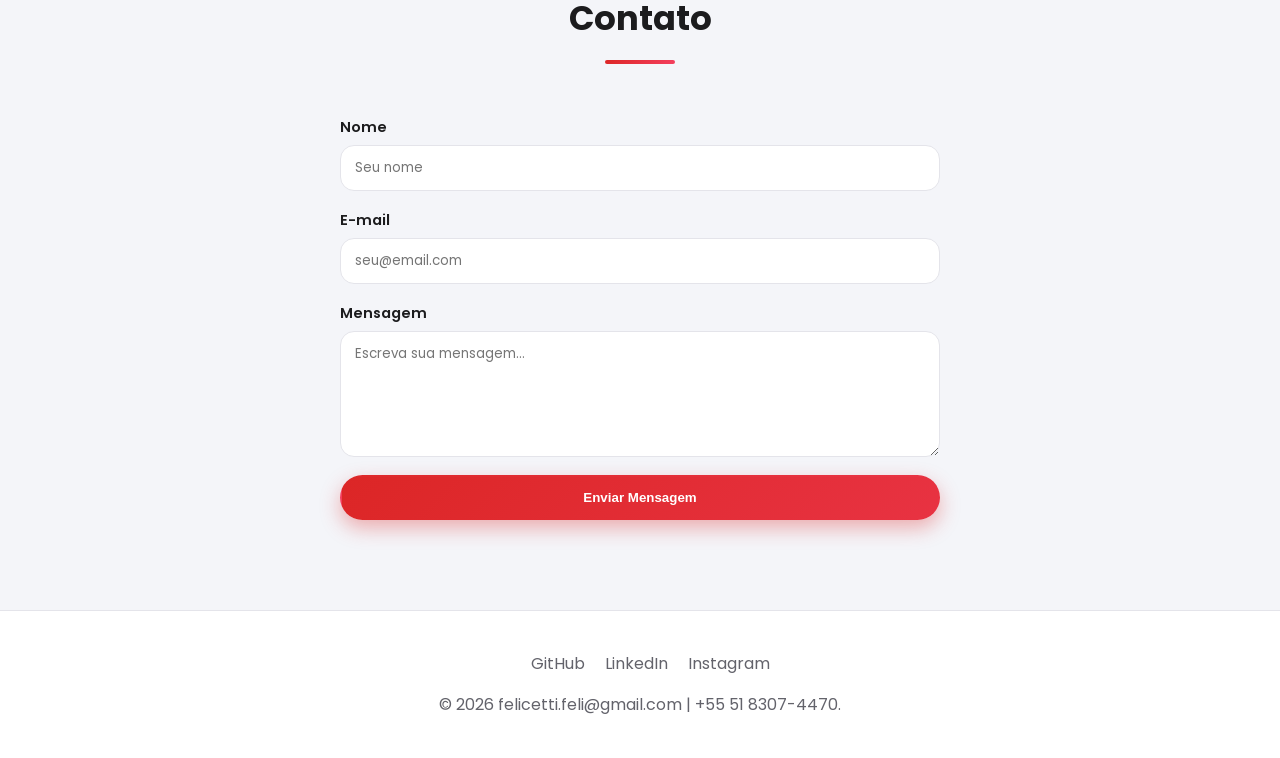
==== commit 1470e010: "Add Alibaba Games project card with image and link" ====
--- a/index.html
+++ b/index.html
@@ -143,8 +143,8 @@
       </div>
 
       <div class="project-card" data-reveal data-reveal-delay="2">
-        <img src="" alt="">
-        <div class="project-image"></div>
+         <a href="https://catalogo-de-jogos-roan.vercel.app/" target="_blank">
+        <img src="assets/img/alibabagames.png" alt="Alibaba Games">
         <div class="project-info">
           <h3>Alibaba Games</h3>
           <p>Uma plataforma e launcher de jogos originais da marca Alibaba Games, sendo possivel ver des dos jogos pré venda até os classicos da empresa. Atualmente estando em primeiro lugar na lista das melhores plataformas de jogos do mundo.</p>
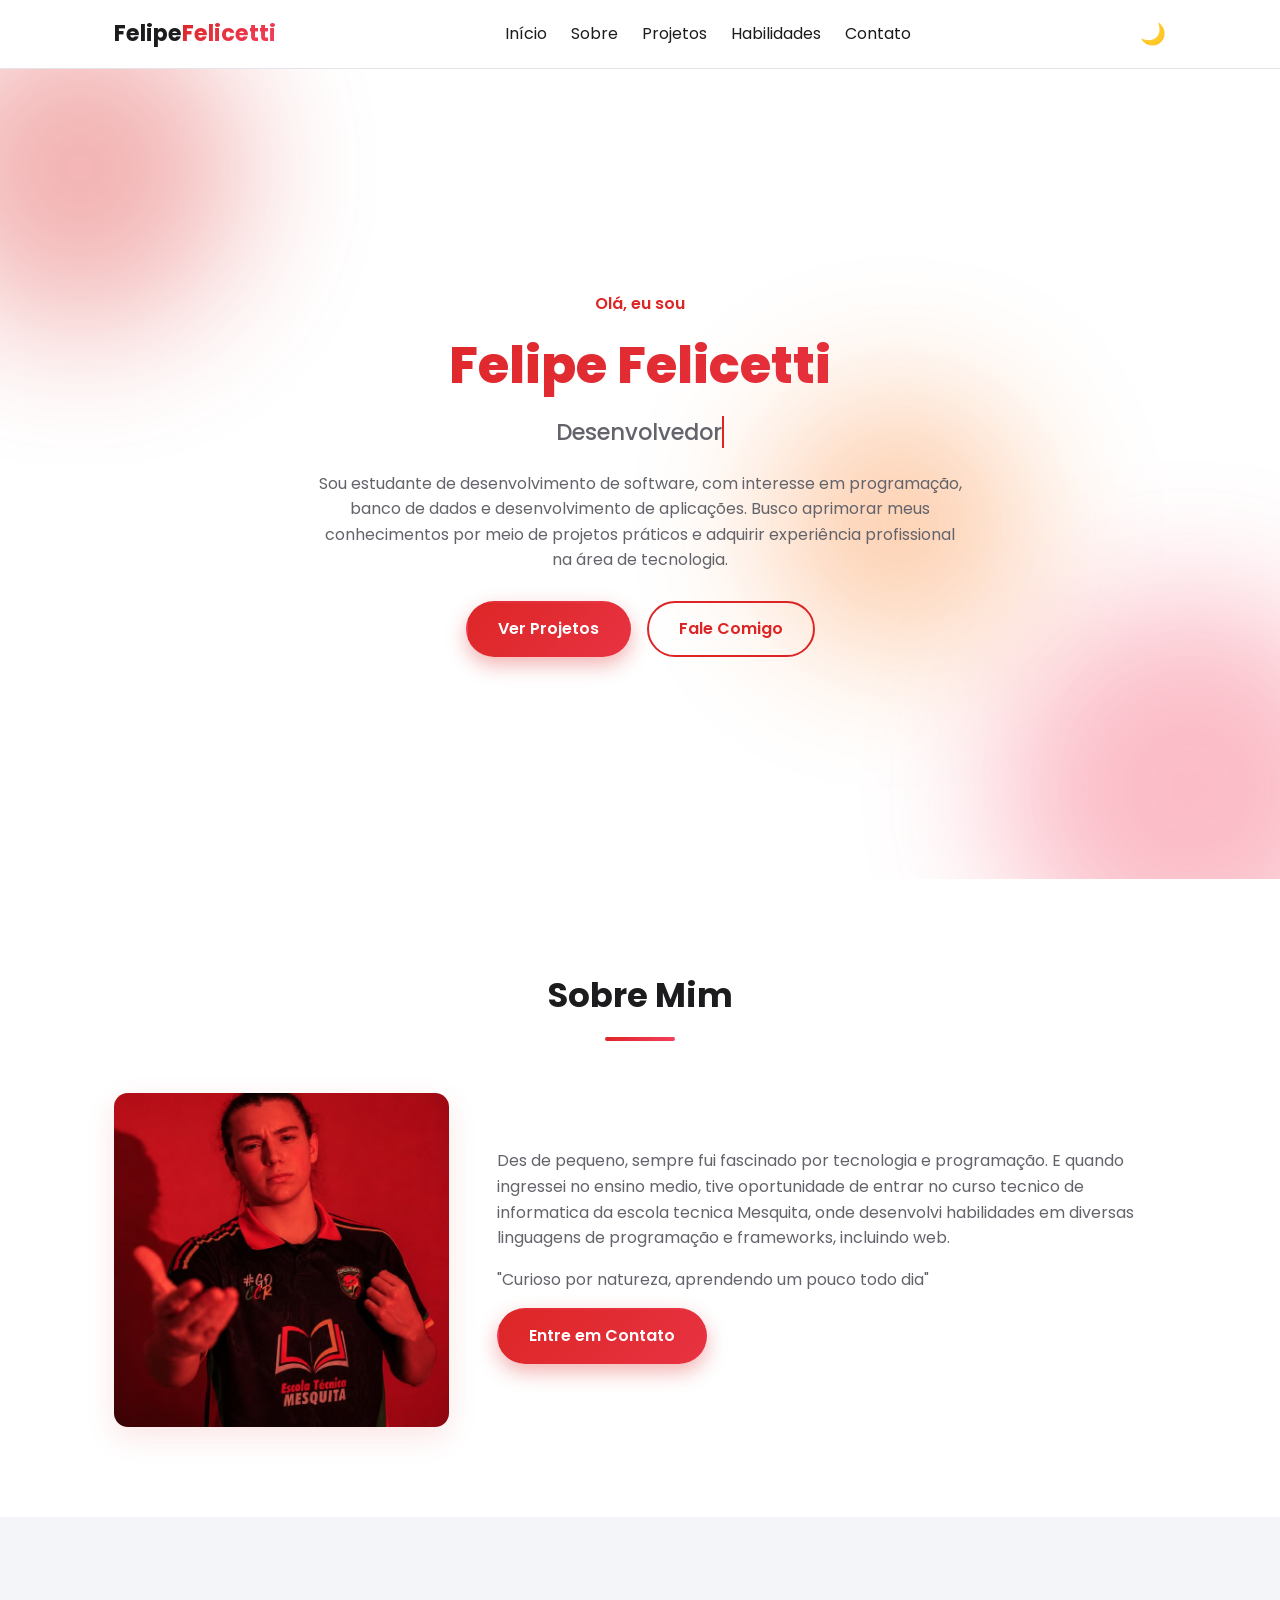
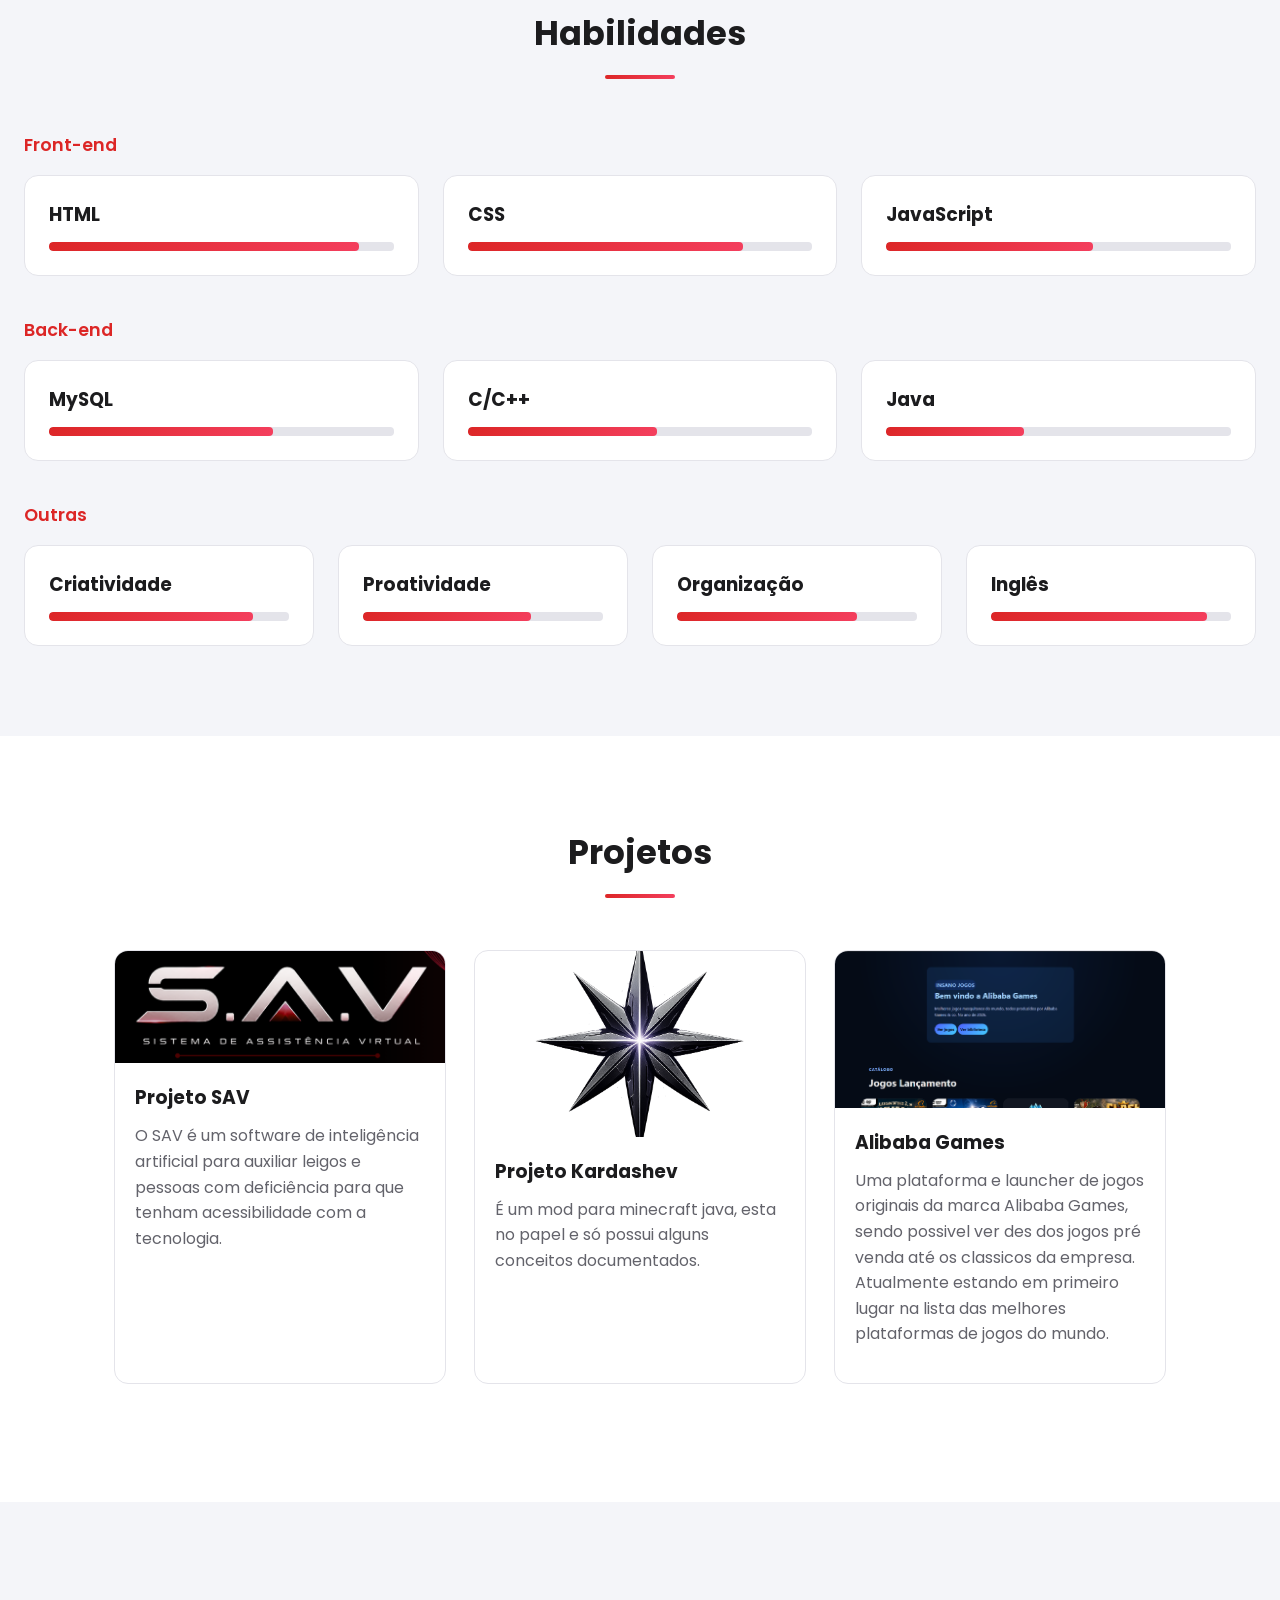
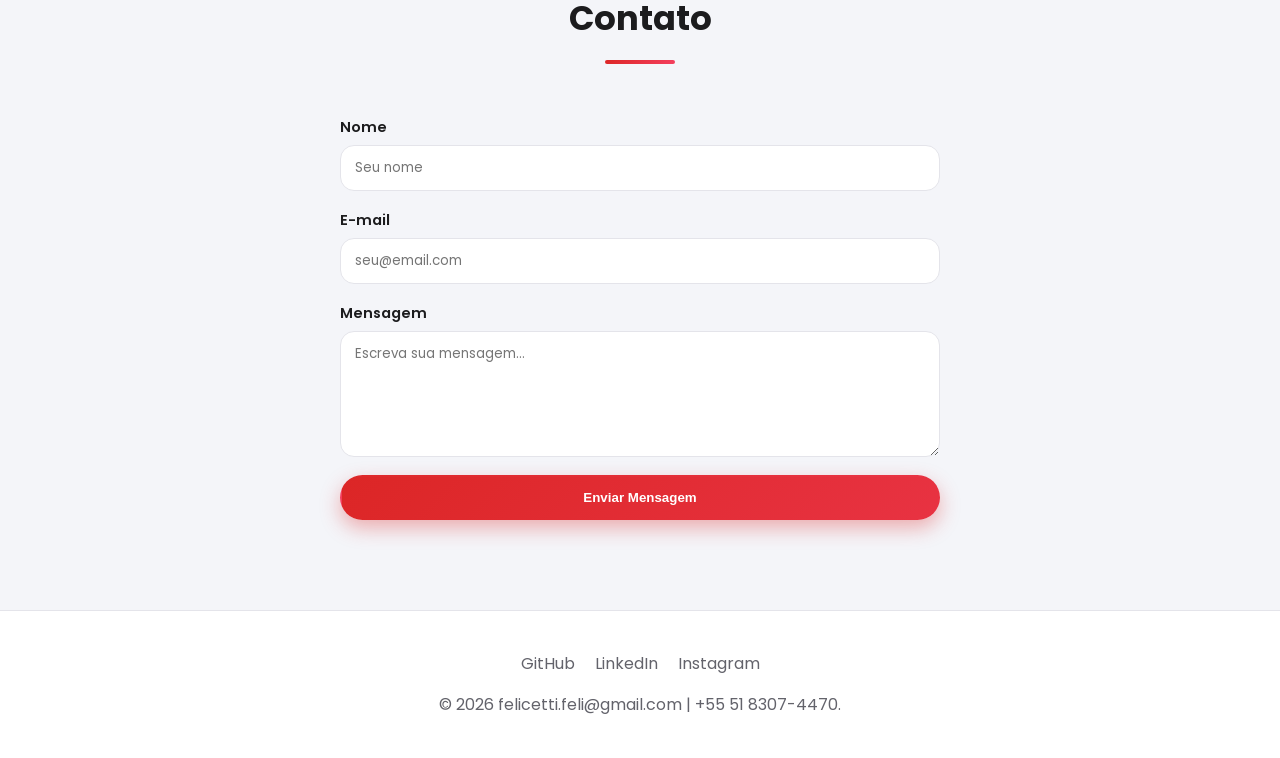
==== commit 14fd7a13: "Fix HTML structure by closing anchor tag" ====
--- a/index.html
+++ b/index.html
@@ -150,6 +150,7 @@
           <p>Uma plataforma e launcher de jogos originais da marca Alibaba Games, sendo possivel ver des dos jogos pré venda até os classicos da empresa. Atualmente estando em primeiro lugar na lista das melhores plataformas de jogos do mundo.</p>
         </div>
       </div>
+    </a>
     </div>
   </section>
 
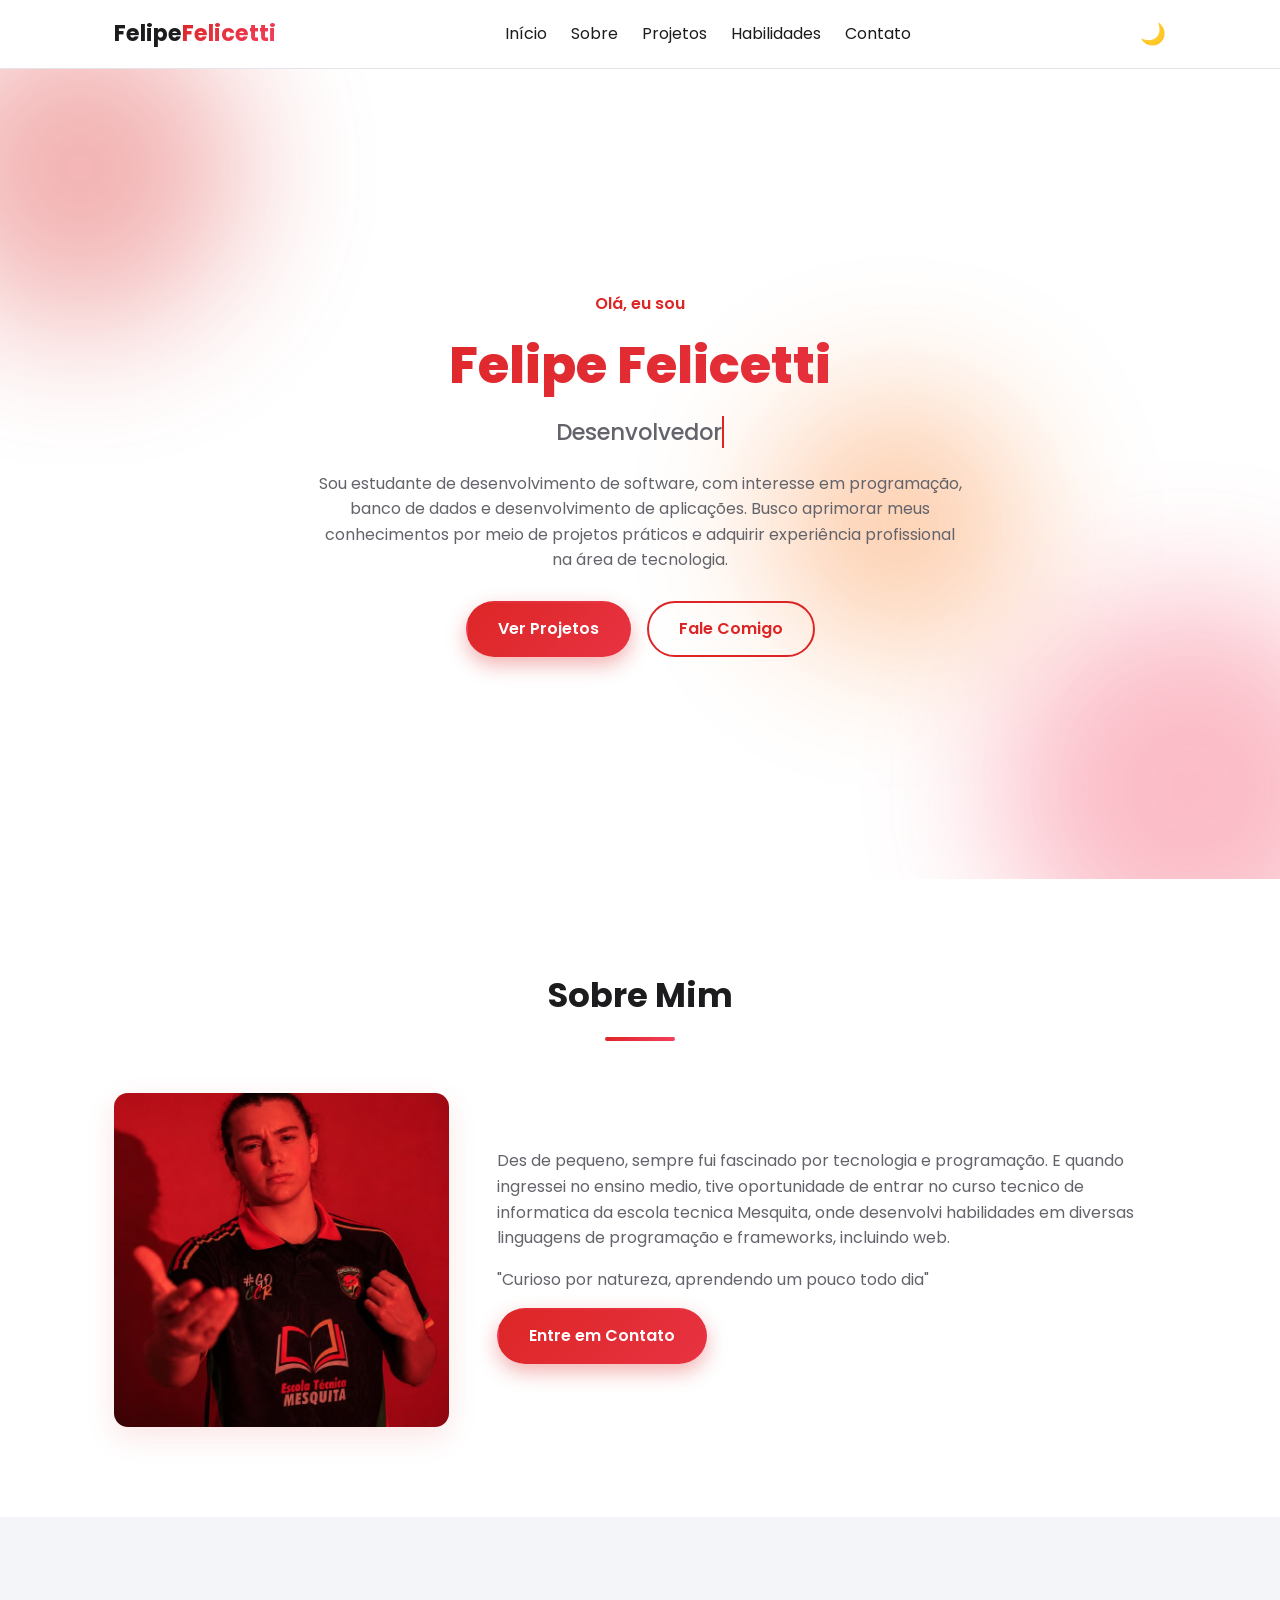
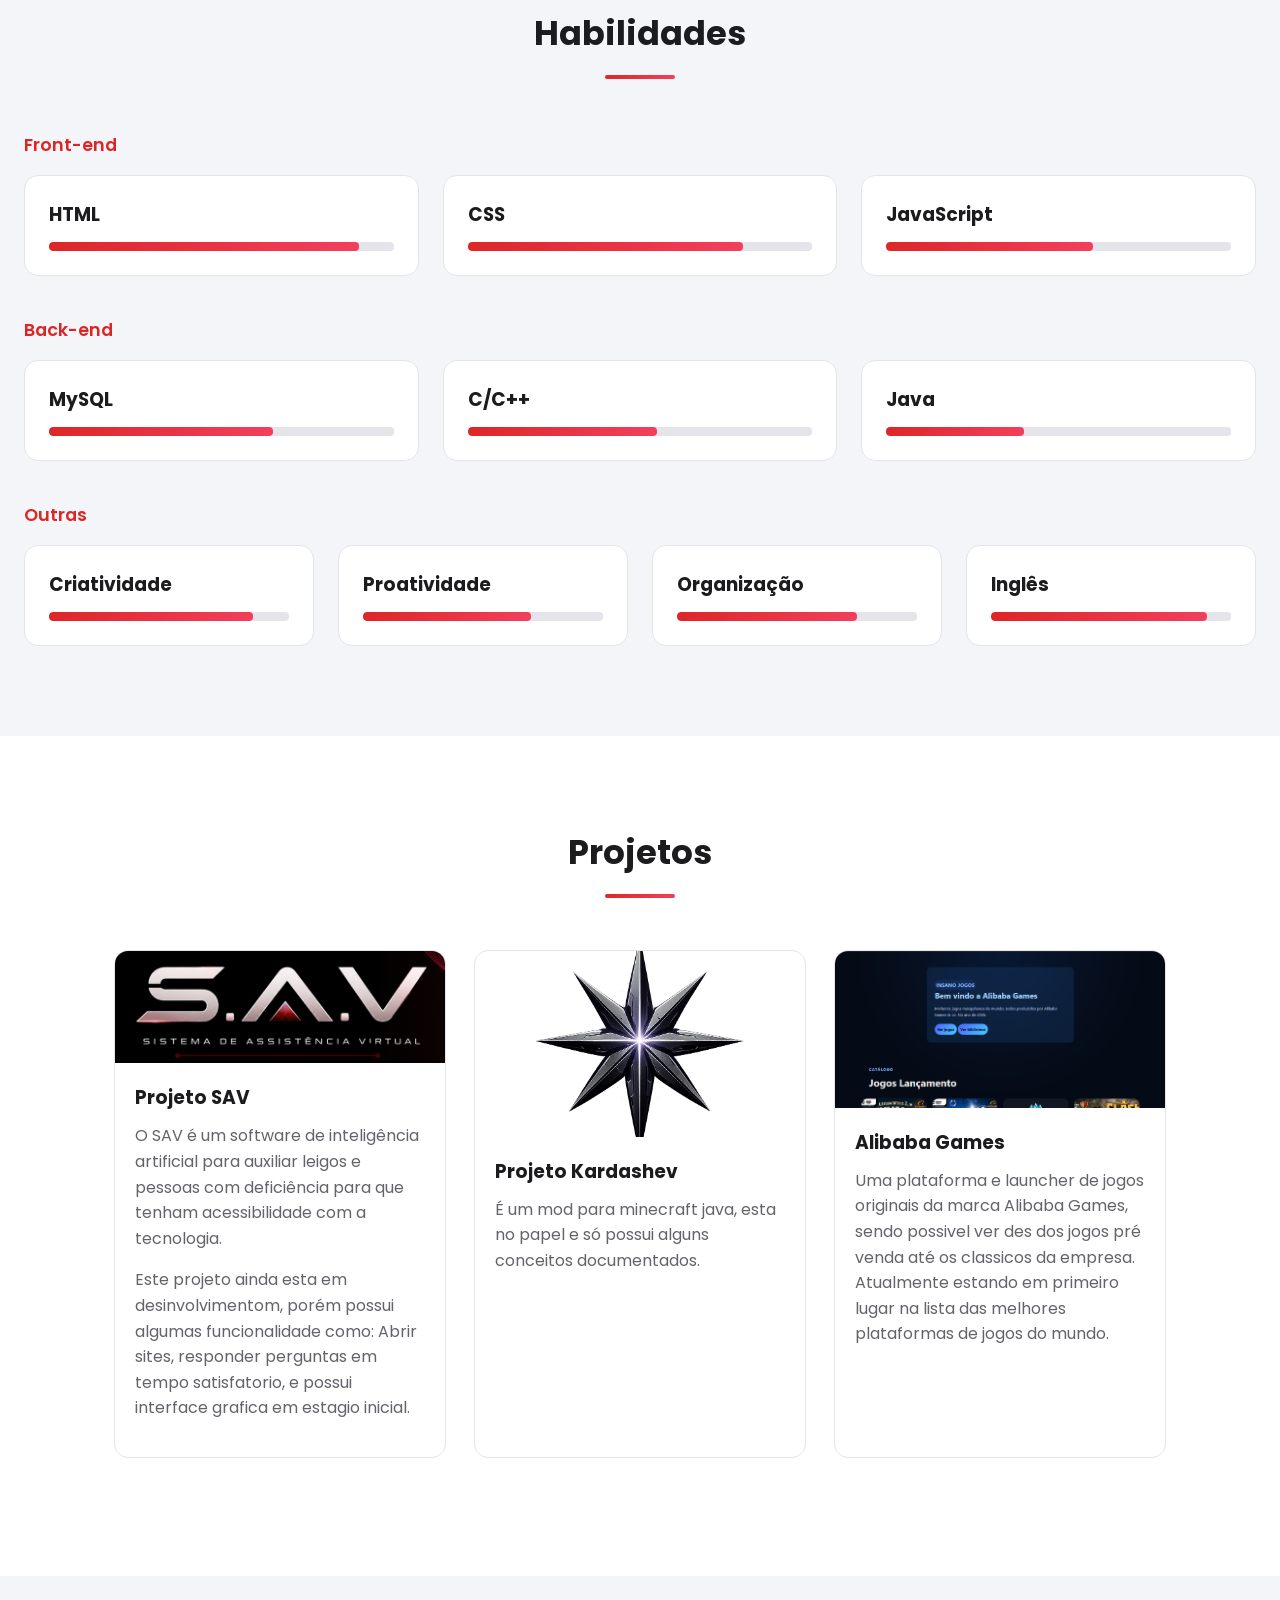
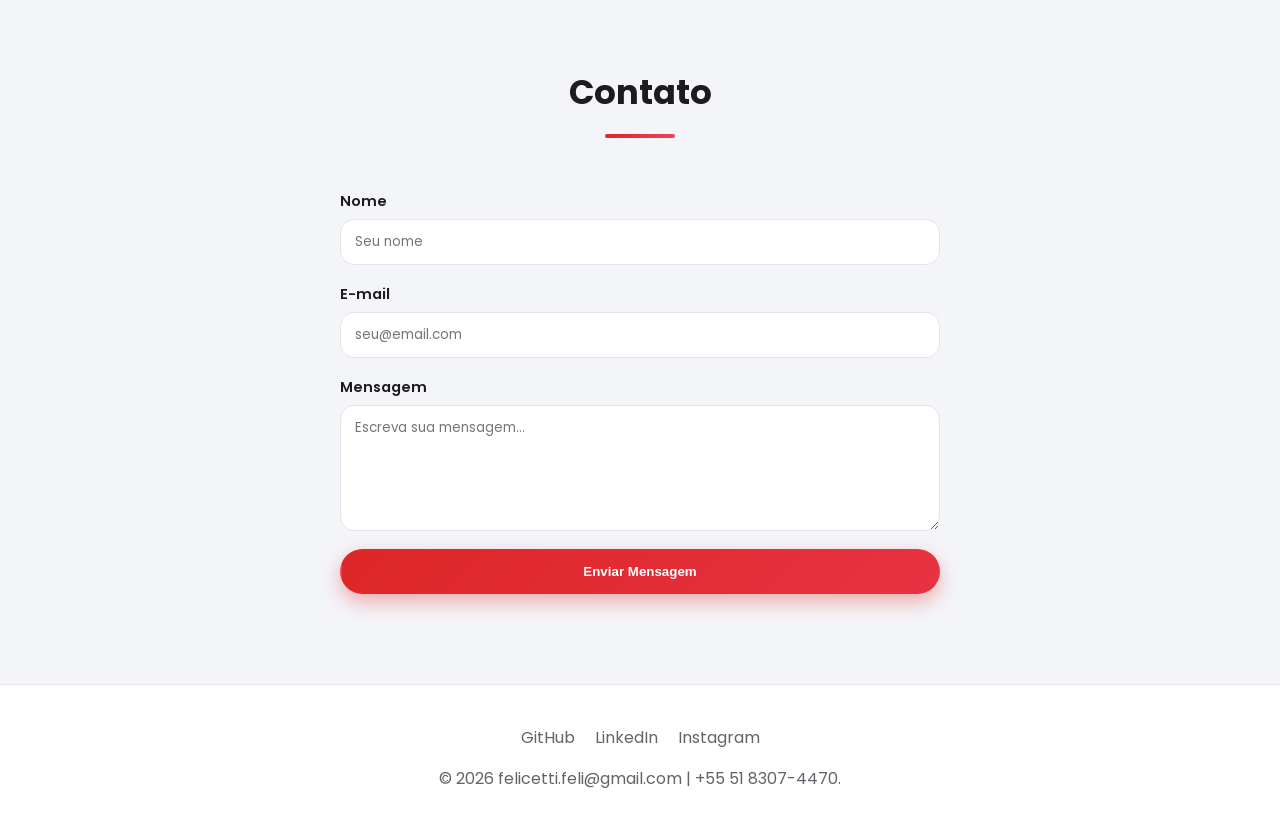
==== commit 352192c9: "Fix typo and improve project description in index.html" ====
--- a/index.html
+++ b/index.html
@@ -130,6 +130,7 @@
           <h3>Projeto SAV</h3>
           <p>O SAV é um software de inteligência artificial para auxiliar leigos e pessoas com deficiência para que
             tenham acessibilidade com a tecnologia.</p>
+          <p>Este projeto ainda esta em desinvolvimentom, porém possui algumas funcionalidade como: Abrir sites, responder perguntas em tempo satisfatorio, e possui interface grafica em estagio inicial.</p>
         </div>
         </a>
       </div>
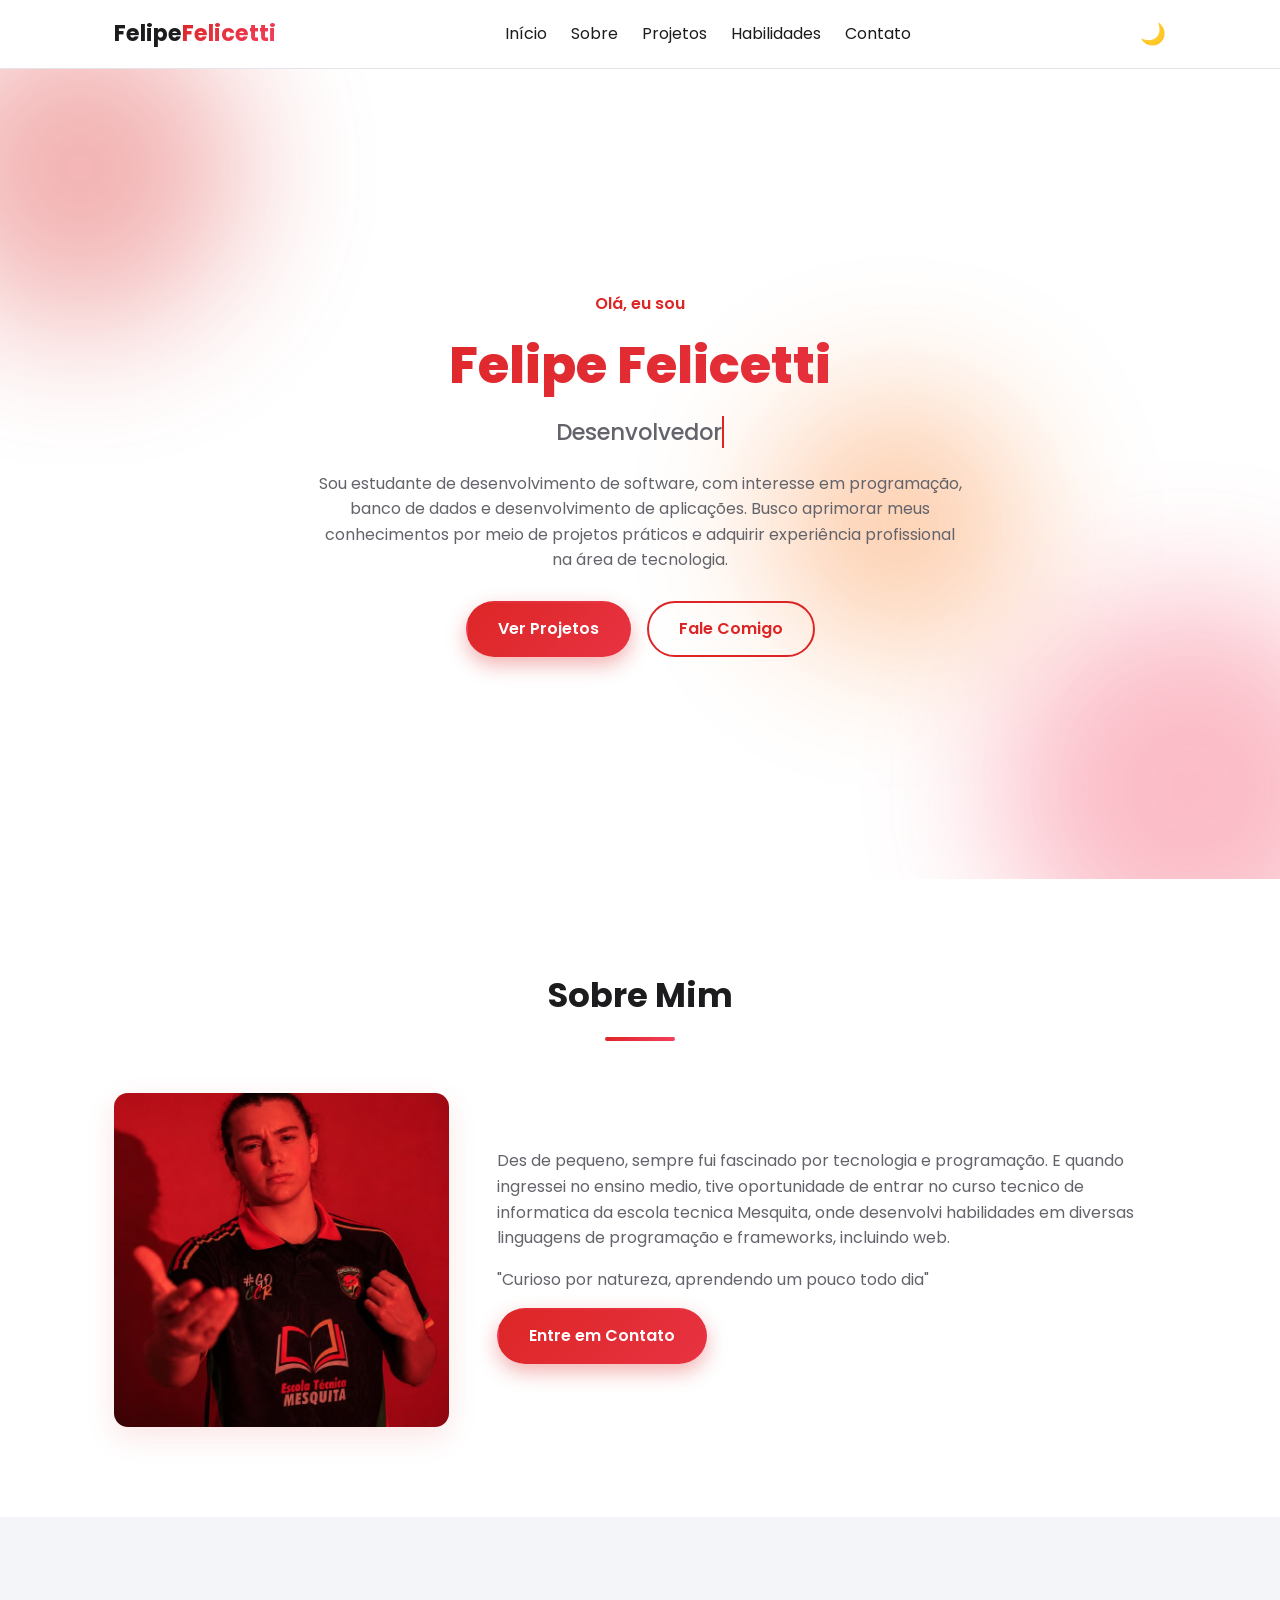
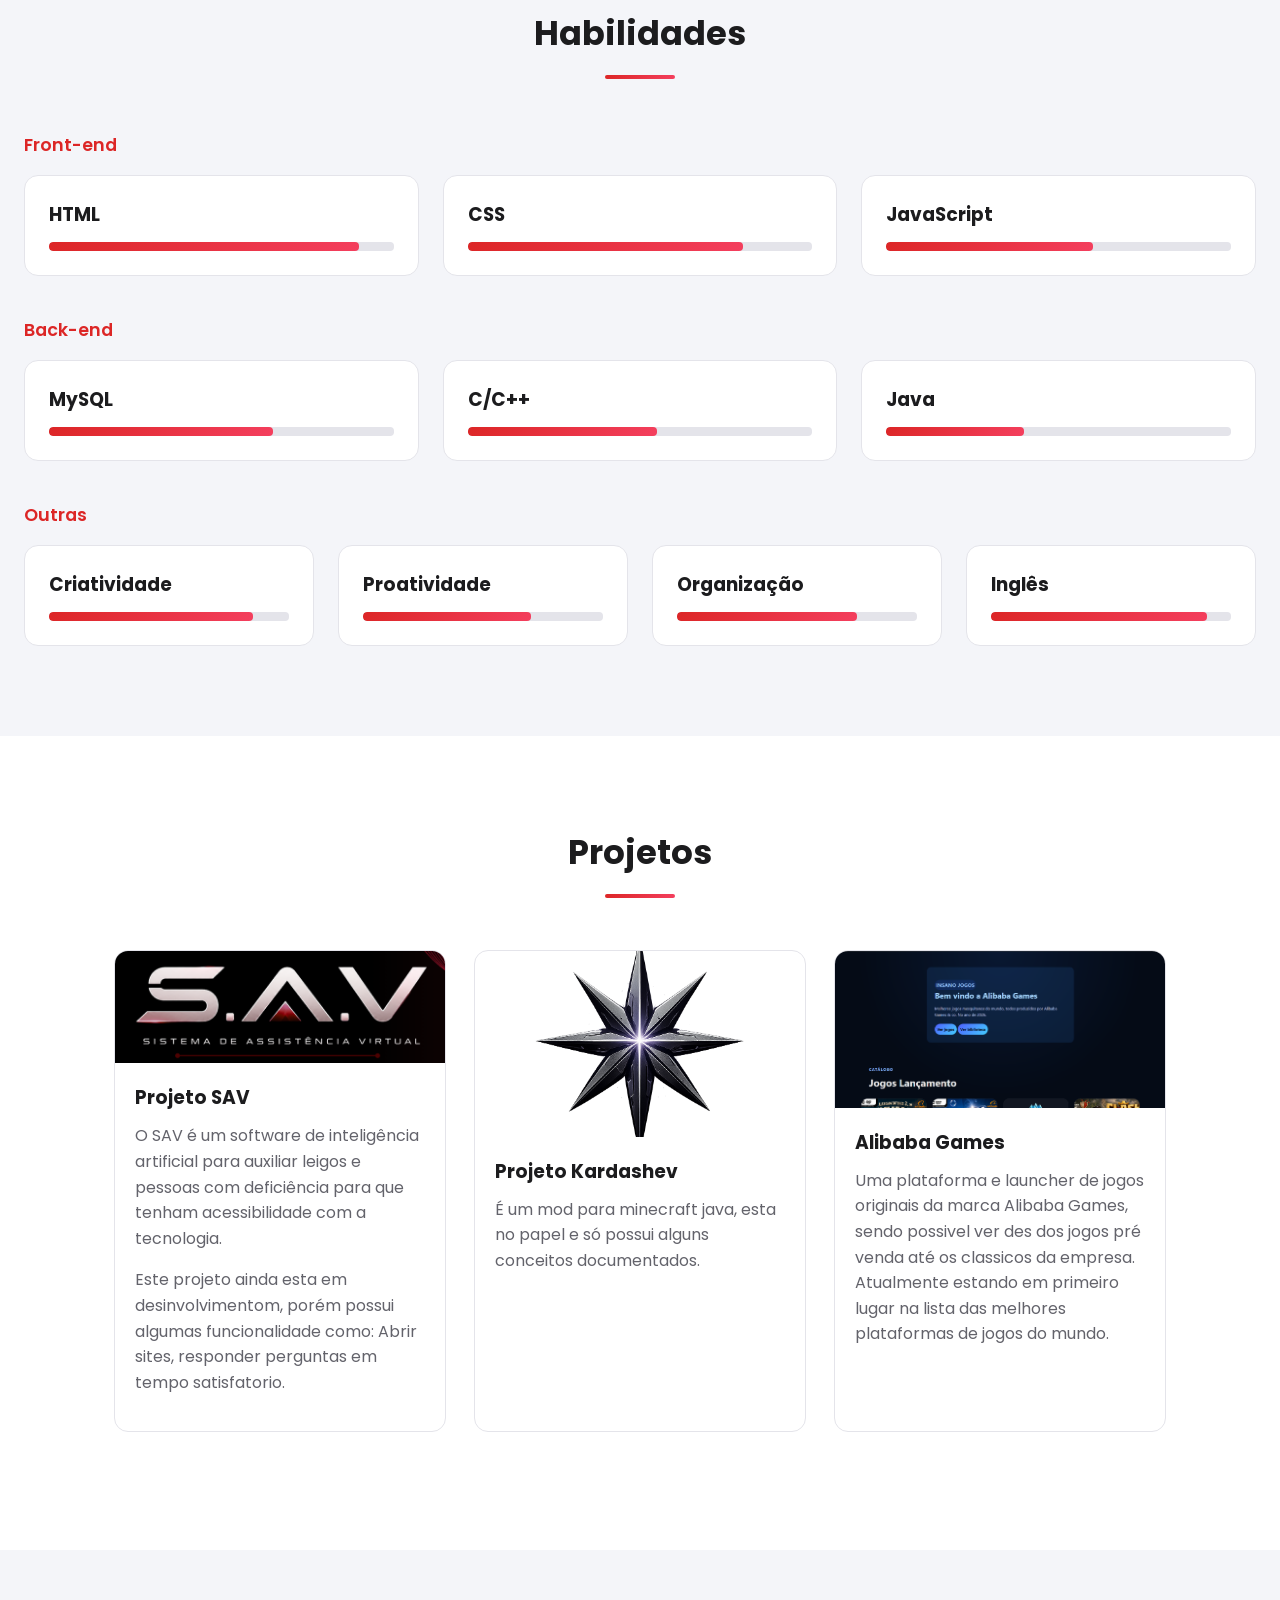
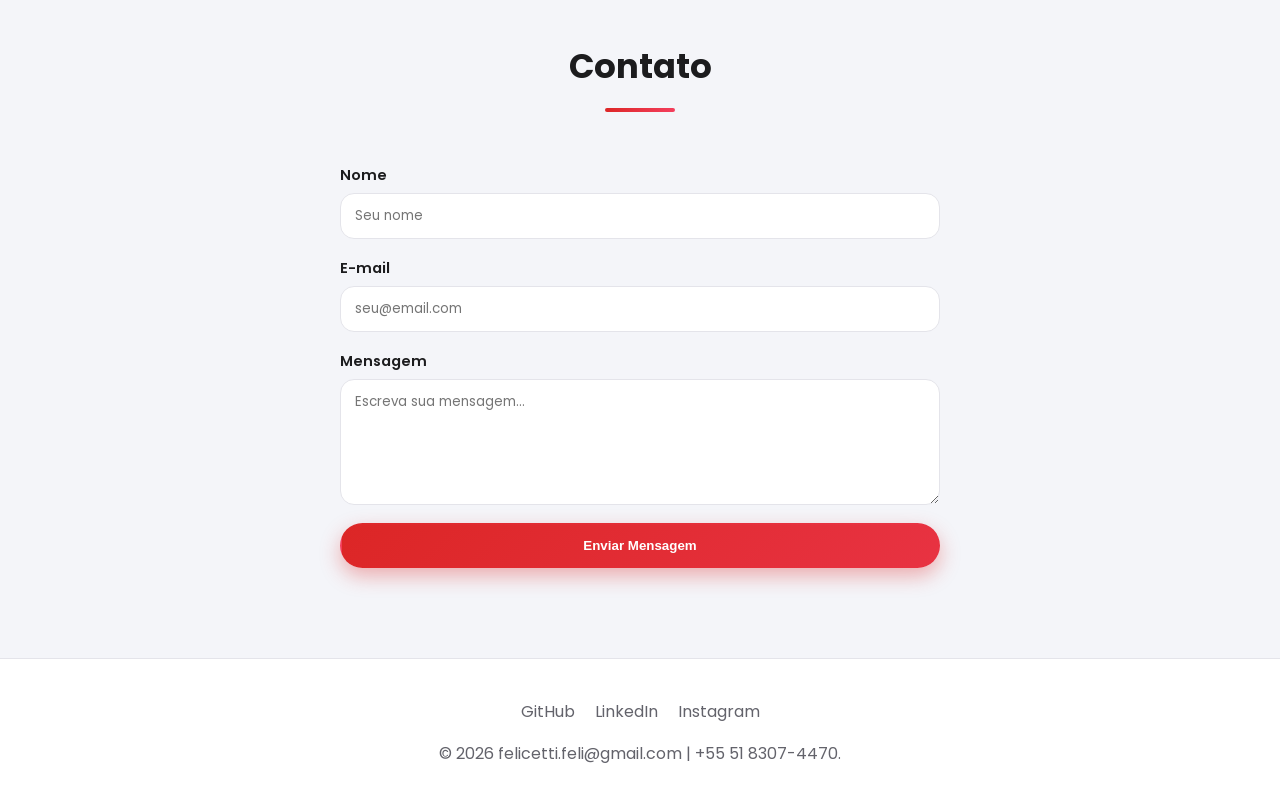
==== commit 9f47bb3e: "Remove mention of GUI development in project description" ====
--- a/index.html
+++ b/index.html
@@ -130,7 +130,7 @@
           <h3>Projeto SAV</h3>
           <p>O SAV é um software de inteligência artificial para auxiliar leigos e pessoas com deficiência para que
             tenham acessibilidade com a tecnologia.</p>
-          <p>Este projeto ainda esta em desinvolvimentom, porém possui algumas funcionalidade como: Abrir sites, responder perguntas em tempo satisfatorio, e possui interface grafica em estagio inicial.</p>
+          <p>Este projeto ainda esta em desinvolvimentom, porém possui algumas funcionalidade como: Abrir sites, responder perguntas em tempo satisfatorio.</p>
         </div>
         </a>
       </div>
